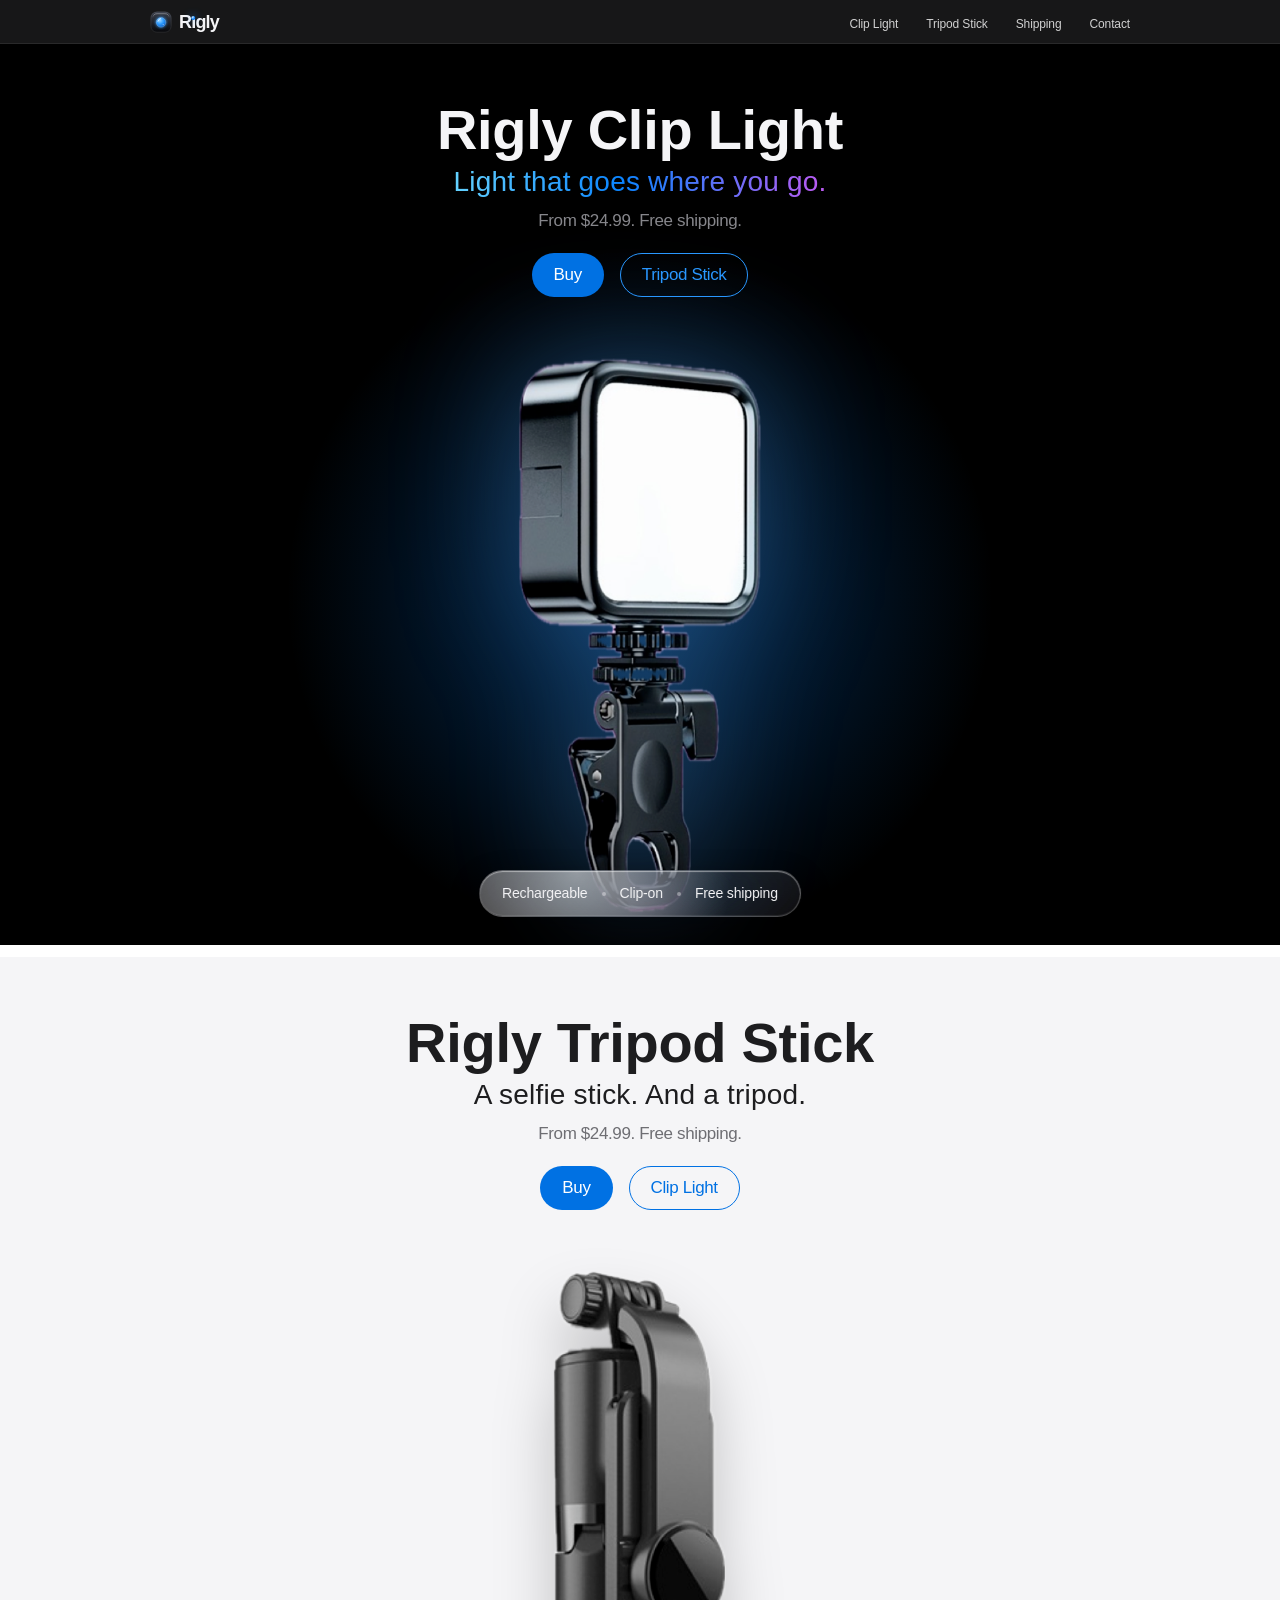
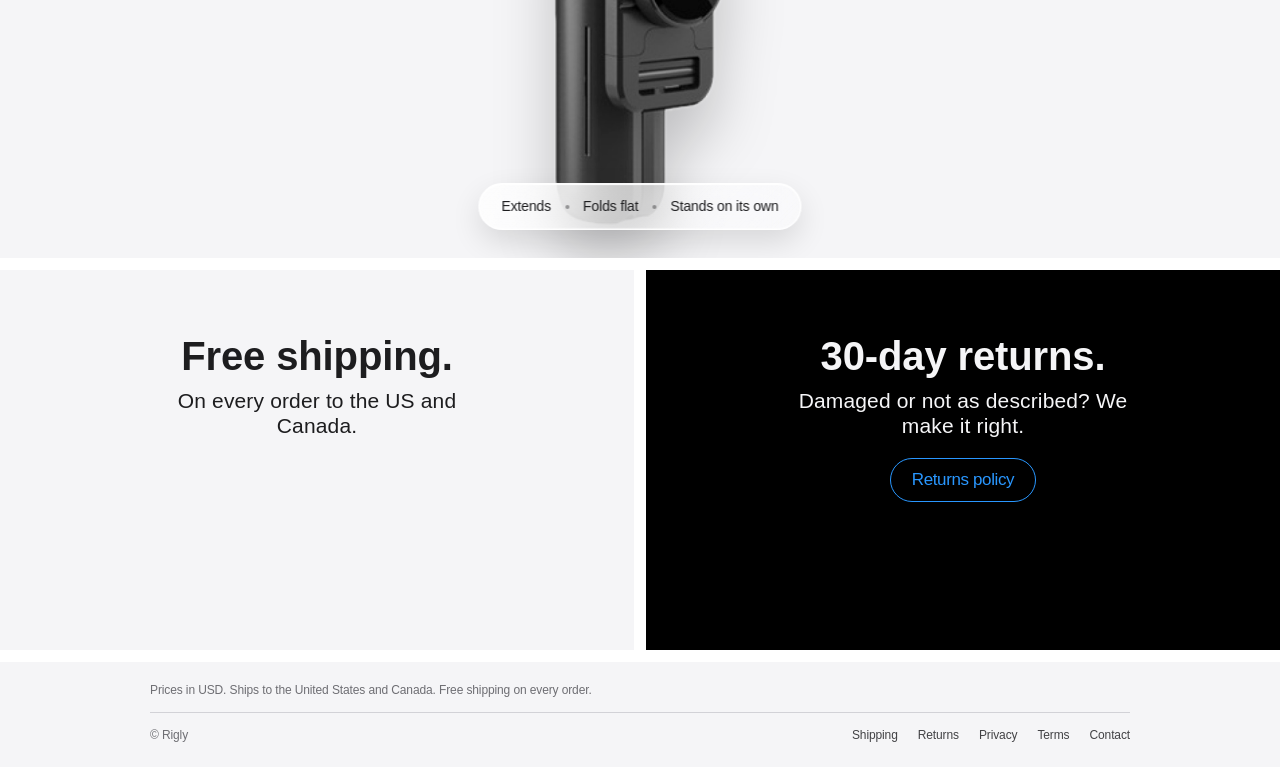
==== index.html @ e3220715 "Add files via upload" ====
<!doctype html>
<html lang="en">
<head>
<meta charset="utf-8">
<meta name="viewport" content="width=device-width,initial-scale=1,viewport-fit=cover">
<title>Rigly | Clip Light and Tripod Stick</title>
<meta name="description" content="Two simple tools for filming with your phone: a clip-on LED light and a selfie-stick tripod.">
<meta name="theme-color" content="#000000">
<link rel="icon" href="logo.svg" type="image/svg+xml">
<script>document.documentElement.className="js"</script>
<link rel="preload" as="image" href="light.png">
<link rel="stylesheet" href="style.css">
</head>
<body>
<nav class="gnav" aria-label="Main"><div class="gnav-in">
  <a class="logo" href="index.html" aria-label="Rigly home"><img class="mark" src="logo.svg" alt="" width="26" height="26"><span class="word">R<span class="dotless">&#305;</span>gly</span></a>
  <ul>
    <li><a href="index.html#clip-light">Clip Light</a></li>
    <li><a href="index.html#tripod-stick">Tripod Stick</a></li>
    <li><a href="shipping.html">Shipping</a></li>
    <li><a href="contact.html">Contact</a></li>
  </ul>
</div></nav>
<div class="lnav" id="lnav" aria-label="Product bar"><div class="lnav-in">
  <span class="ltitle" id="ltitle">Rigly Clip Light</span>
  <span class="lright"><span class="lprice" id="lprice">$24.99</span><a class="btn primary sm" id="lbuy" href="#">Buy</a></span>
</div></div>

<main>
  <section id="clip-light" class="tile dark hero">
    <div class="copy">
      <h1 class="rv">Rigly Clip Light</h1>
      <p class="sub rv" style="--d:.08s"><span class="grad">Light that goes where you go.</span></p>
      <p class="fine rv" style="--d:.16s">From $<span data-price="light"></span>. Free shipping.</p>
      <p class="cta rv" style="--d:.24s"><a class="btn primary" data-buy="light" href="#">Buy</a><a class="btn outline" href="#tripod-stick">Tripod Stick</a></p>
    </div>
    <div class="shot-wrap"><div class="glow"></div><img class="shot" src="light.png" alt="Rigly Clip Light, a compact LED panel on a clip" width="900" height="900" fetchpriority="high"></div>
    <div class="chip glass dk"><span>Rechargeable</span><i></i><span>Clip-on</span><i></i><span>Free shipping</span></div>
  </section>

  <section id="tripod-stick" class="tile light">
    <div class="copy">
      <h2 class="rv">Rigly Tripod Stick</h2>
      <p class="sub rv" style="--d:.08s">A selfie stick. And a tripod.</p>
      <p class="fine rv" style="--d:.16s">From $<span data-price="tripod"></span>. Free shipping.</p>
      <p class="cta rv" style="--d:.24s"><a class="btn primary" data-buy="tripod" href="#">Buy</a><a class="btn outline" href="#clip-light">Clip Light</a></p>
    </div>
    <div class="shot-wrap"><img class="shot" src="tripod.png" alt="Rigly Tripod Stick, folded" width="900" height="900" loading="lazy"></div>
    <div class="chip glass lt"><span>Extends</span><i></i><span>Folds flat</span><i></i><span>Stands on its own</span></div>
  </section>

  <div class="pair">
    <section class="tile light small">
      <h3 class="rv">Free shipping.</h3>
      <p class="sub rv" style="--d:.08s">On every order to the US and Canada.</p>
    </section>
    <section class="tile dark small">
      <h3 class="rv">30-day returns.</h3>
      <p class="sub rv" style="--d:.08s">Damaged or not as described? We make it right.</p>
      <p class="cta rv" style="--d:.16s"><a class="btn outline" href="returns.html">Returns policy</a></p>
    </section>
  </div>
</main>

<footer class="foot"><div class="foot-in">
  <p class="note">Prices in USD. Ships to the United States and Canada. Free shipping on every order.</p>
  <hr>
  <div class="foot-row">
    <p class="copy">&copy; Rigly</p>
    <p class="links"><a href="shipping.html">Shipping</a><a href="returns.html">Returns</a><a href="privacy.html">Privacy</a><a href="terms.html">Terms</a><a href="contact.html">Contact</a></p>
  </div>
</div></footer>
<script src="site.js"></script>
</body>
</html>
---- style.css ----
/* Rigly: Apple-style tile system with Liquid Glass accents.
   Tokens measured from apple.com: 44px translucent nav, 56/60 + 40/44 headlines (600),
   28/32 subheads, 17/25 body, 44px pill buttons, #0071e3 accent, 12px tile gaps. */
:root{
  --ink:#1d1d1f;--paper:#f5f5f7;--muted:#6e6e73;--muted-dk:#86868b;--blue:#0071e3;--blue-hi:#0077ed;--blue-dk:#2997ff;
  --font:-apple-system,BlinkMacSystemFont,"SF Pro Text","SF Pro Display","Helvetica Neue",Helvetica,Arial,sans-serif;
  --display:-apple-system,BlinkMacSystemFont,"SF Pro Display","SF Pro Text","Helvetica Neue",Helvetica,Arial,sans-serif;
  --ease:cubic-bezier(.28,.11,.32,1);
}
*{box-sizing:border-box}
html{scroll-behavior:smooth;-webkit-text-size-adjust:100%;scroll-padding-top:44px}
body{margin:0;background:#fff;color:var(--ink);font:400 17px/1.47059 var(--font);letter-spacing:-.022em;-webkit-font-smoothing:antialiased;-moz-osx-font-smoothing:grayscale}
a{color:inherit;text-decoration:none}
img{display:block;max-width:100%;height:auto}
h1,h2,h3,p,ul{margin:0}
ul{padding:0;list-style:none}

/* ---------- global nav (dark, translucent, as on apple.com) ---------- */
.gnav{position:fixed;top:0;left:0;right:0;z-index:100;height:44px;
  background:rgba(29,29,31,.8);-webkit-backdrop-filter:saturate(1.8) blur(20px);backdrop-filter:saturate(1.8) blur(20px);
  box-shadow:inset 0 -1px 0 rgba(255,255,255,.08);animation:navin .8s var(--ease) both}
.gnav-in{max-width:1024px;height:44px;margin:0 auto;padding:0 max(22px,env(safe-area-inset-left));display:flex;align-items:center;justify-content:space-between}
.gnav ul{display:flex;gap:28px}
.gnav li a{font-size:12px;letter-spacing:-.01em;color:rgba(255,255,255,.8);transition:color .3s var(--ease)}
.gnav li a:hover{color:#fff}
.logo{display:flex;align-items:center;gap:7px;color:#f5f5f7}
.logo .mark{width:22px;height:22px;border-radius:6px}
.word{font:600 18px/1 var(--display);letter-spacing:-.045em}
.dotless{position:relative;display:inline-block}
.dotless::after{content:"";position:absolute;left:50%;top:.17em;width:.2em;height:.2em;border-radius:50%;transform:translateX(-50%);
  background:radial-gradient(circle at 35% 30%,#d4ecff,#0a84ff 55%,#0050b8);box-shadow:0 0 .45em rgba(41,151,255,.95)}
@keyframes navin{from{opacity:0;transform:translateY(-100%)}to{opacity:1;transform:none}}

/* ---------- sticky local nav (like Apple product pages) ---------- */
.lnav{position:fixed;top:44px;left:0;right:0;z-index:90;height:52px;background:rgba(245,245,247,.8);
  -webkit-backdrop-filter:saturate(1.8) blur(20px);backdrop-filter:saturate(1.8) blur(20px);box-shadow:inset 0 -1px 0 rgba(0,0,0,.1);
  transform:translateY(-100%);opacity:0;visibility:hidden;transition:transform .5s var(--ease),opacity .4s var(--ease),visibility 0s .5s}
.lnav.show{transform:none;opacity:1;visibility:visible;transition:transform .5s var(--ease),opacity .4s var(--ease)}
.lnav-in{max-width:1024px;height:52px;margin:0 auto;padding:0 22px;display:flex;align-items:center;justify-content:space-between}
.ltitle{font:600 21px/1 var(--display);letter-spacing:.011em}
.lright{display:flex;align-items:center;gap:14px}
.lprice{font-size:12px;color:var(--muted)}
.btn.sm{min-height:0;padding:6px 14px;font-size:12px;line-height:16px}

/* ---------- tiles ---------- */
.tile{position:relative;text-align:center;overflow:hidden;margin-bottom:12px;padding:56px 22px 0}
.tile.dark{background:#000;color:#f5f5f7}
.tile.light{background:var(--paper);color:var(--ink)}
.tile h1,.tile h2{font:600 56px/60px var(--display);letter-spacing:-.005em}
.tile h3{font:600 40px/44px var(--display);letter-spacing:-.003em}
.tile .sub{font:400 28px/32px var(--display);letter-spacing:.007em;margin-top:6px}
.tile .fine{font-size:17px;line-height:25px;margin-top:10px;color:var(--muted)}
.tile.dark .fine{color:var(--muted-dk)}
.grad{background:linear-gradient(90deg,#64d2ff 0%,#0a84ff 45%,#bf5af2 100%);-webkit-background-clip:text;background-clip:text;color:transparent}
.cta{display:flex;gap:16px;justify-content:center;flex-wrap:wrap;margin-top:20px}

.hero{padding-top:100px;min-height:calc(100vh - 12px);min-height:calc(100svh - 12px);display:flex;flex-direction:column;align-items:center}
.tile.light:not(.small){min-height:min(820px,calc(100svh - 12px));display:flex;flex-direction:column;align-items:center}
.copy{position:relative;z-index:2}
.shot-wrap{position:relative;margin-top:auto;width:min(620px,92vw);padding-top:28px;--p:1}
.shot{width:100%;height:auto;transform-origin:50% 100%;will-change:transform;
  transform:translateY(calc((1 - var(--p)) * 56px)) scale(calc(.9 + .1 * var(--p)))}
.tile.light .shot{filter:drop-shadow(0 34px 30px rgba(0,0,0,.22))}
.tile.dark .shot{filter:drop-shadow(0 0 60px rgba(100,180,255,.28))}
.glow{position:absolute;left:50%;top:46%;width:130%;aspect-ratio:1;transform:translate(-50%,-50%);border-radius:50%;pointer-events:none;
  background:radial-gradient(circle,rgba(10,132,255,.34) 0%,rgba(10,132,255,0) 62%)}

/* ---------- buttons (44px pills, 11px 21px, 980px radius) ---------- */
.btn{display:inline-block;min-height:44px;padding:11px 21px;border-radius:980px;border:1px solid transparent;font:400 17px/20px var(--font);letter-spacing:-.022em;cursor:pointer;
  transition:background-color .3s var(--ease),color .3s var(--ease),border-color .3s var(--ease),transform .3s var(--ease)}
.btn:active{transform:scale(.97)}
.btn.primary{background:var(--blue);color:#fff}
.btn.primary:hover{background:var(--blue-hi)}
.btn.outline{border-color:var(--blue);color:var(--blue)}
.tile.dark .btn.outline{border-color:var(--blue-dk);color:var(--blue-dk)}
.btn.outline:hover{background:var(--blue);color:#fff;border-color:var(--blue)}
.btn:focus-visible,.gnav a:focus-visible,.foot a:focus-visible{outline:2px solid var(--blue);outline-offset:3px}

/* ---------- Liquid Glass (floating controls) ---------- */
.glass{position:relative;isolation:isolate;overflow:hidden;
  -webkit-backdrop-filter:blur(22px) saturate(190%);backdrop-filter:blur(22px) saturate(190%)}
.glass::before{content:"";position:absolute;inset:0;border-radius:inherit;z-index:-1;pointer-events:none;
  background:radial-gradient(260px circle at var(--mx,30%) var(--my,0%),rgba(255,255,255,.55),rgba(255,255,255,0) 60%);opacity:.9}
.chip{position:absolute;left:50%;bottom:28px;transform:translateX(-50%);z-index:3;display:flex;align-items:center;gap:14px;white-space:nowrap;
  padding:12px 22px;border-radius:999px;font-size:14px;letter-spacing:-.01em}
.chip i{width:4px;height:4px;border-radius:50%;background:currentColor;opacity:.4}
.chip.dk{color:#f5f5f7;background:linear-gradient(135deg,rgba(255,255,255,.2),rgba(255,255,255,.06));border:1px solid rgba(255,255,255,.22);
  box-shadow:inset 0 1px 1px rgba(255,255,255,.45),inset 0 -1px 1px rgba(255,255,255,.1),0 12px 30px rgba(0,0,0,.4)}
.chip.lt{color:var(--ink);background:linear-gradient(135deg,rgba(255,255,255,.75),rgba(255,255,255,.35));border:1px solid rgba(255,255,255,.9);
  box-shadow:inset 0 1px 1px #fff,inset 0 -1px 1px rgba(255,255,255,.5),0 12px 30px rgba(0,0,0,.12)}

/* ---------- pair of small tiles ---------- */
.pair{display:grid;grid-template-columns:1fr 1fr;gap:12px;margin-bottom:12px}
.pair .tile{margin:0}
.tile.small{min-height:380px;padding:64px 28px}
.tile.small .sub{font-size:21px;line-height:25px;max-width:360px;margin:10px auto 0}

/* ---------- documents ---------- */
.doc{max-width:692px;margin:0 auto;padding:124px 22px 96px}
.doc h1{font:600 48px/52px var(--display);letter-spacing:-.003em;margin-bottom:28px}
.doc h2{font:600 24px/28px var(--display);letter-spacing:.009em;margin:40px 0 8px}
.doc p{font-size:17px;line-height:25px;color:#424245;margin-bottom:14px}
.doc a{color:var(--blue);text-decoration:underline;text-underline-offset:3px}
.doc form{display:grid;gap:16px;margin-top:28px}
.doc label{display:grid;gap:6px;font-size:14px;color:var(--muted)}
.doc input,.doc textarea{font:400 17px/25px var(--font);color:var(--ink);width:100%;padding:12px 16px;border:1px solid #d2d2d7;border-radius:12px;background:#fff;transition:border-color .3s var(--ease),box-shadow .3s var(--ease)}
.doc input:focus,.doc textarea:focus{outline:none;border-color:var(--blue);box-shadow:0 0 0 4px rgba(0,113,227,.2)}
.doc .btn{justify-self:start}
.hp{display:none}
#form-status{margin-top:16px;color:var(--ink)}

/* ---------- footer ---------- */
.foot{background:var(--paper);color:var(--muted);font-size:12px;line-height:16px;letter-spacing:-.01em;padding:20px 22px 24px;margin-top:0}
.foot-in{max-width:980px;margin:0 auto}
.foot .note{padding-bottom:14px}
.foot hr{border:0;border-top:1px solid #d2d2d7;margin:0 0 14px}
.foot-row{display:flex;justify-content:space-between;gap:16px;flex-wrap:wrap}
.foot a{color:#424245;margin-left:20px}
.foot a:hover{text-decoration:underline}
.foot .links a:first-child{margin-left:0}

/* ---------- scroll reveal ---------- */
.js .rv{opacity:0;transform:translateY(28px);transition:opacity .9s var(--ease) var(--d,0s),transform .9s var(--ease) var(--d,0s)}
.js .rv.in{opacity:1;transform:none}

@media (max-width:1068px){
  .tile h1,.tile h2{font-size:48px;line-height:52px}
  .tile h3{font-size:32px;line-height:36px}
}
@media (max-width:734px){
  body{font-size:17px}
  .gnav ul{gap:16px}
  .gnav li:nth-child(3){display:none}
  .tile{padding-top:44px}
  .tile h1,.tile h2{font-size:40px;line-height:44px}
  .tile h3{font-size:32px;line-height:36px}
  .tile .sub{font-size:21px;line-height:25px}
  .hero{padding-top:88px;min-height:calc(100svh - 12px)}
  .shot-wrap{width:min(440px,96vw)}
  .chip{bottom:18px;gap:10px;padding:10px 16px;font-size:12px}
  .pair{grid-template-columns:1fr}
  .tile.small{min-height:300px;padding:48px 22px}
  .doc h1{font-size:34px;line-height:38px}
  .foot-row{flex-direction:column}
}
@media (max-width:420px){.chip i:nth-of-type(2),.chip span:nth-of-type(3){display:none}}
@media (prefers-reduced-motion:reduce){
  html{scroll-behavior:auto}
  .js .rv{opacity:1;transform:none;transition:none}
  .gnav{animation:none}
  .shot{transform:none!important}
}
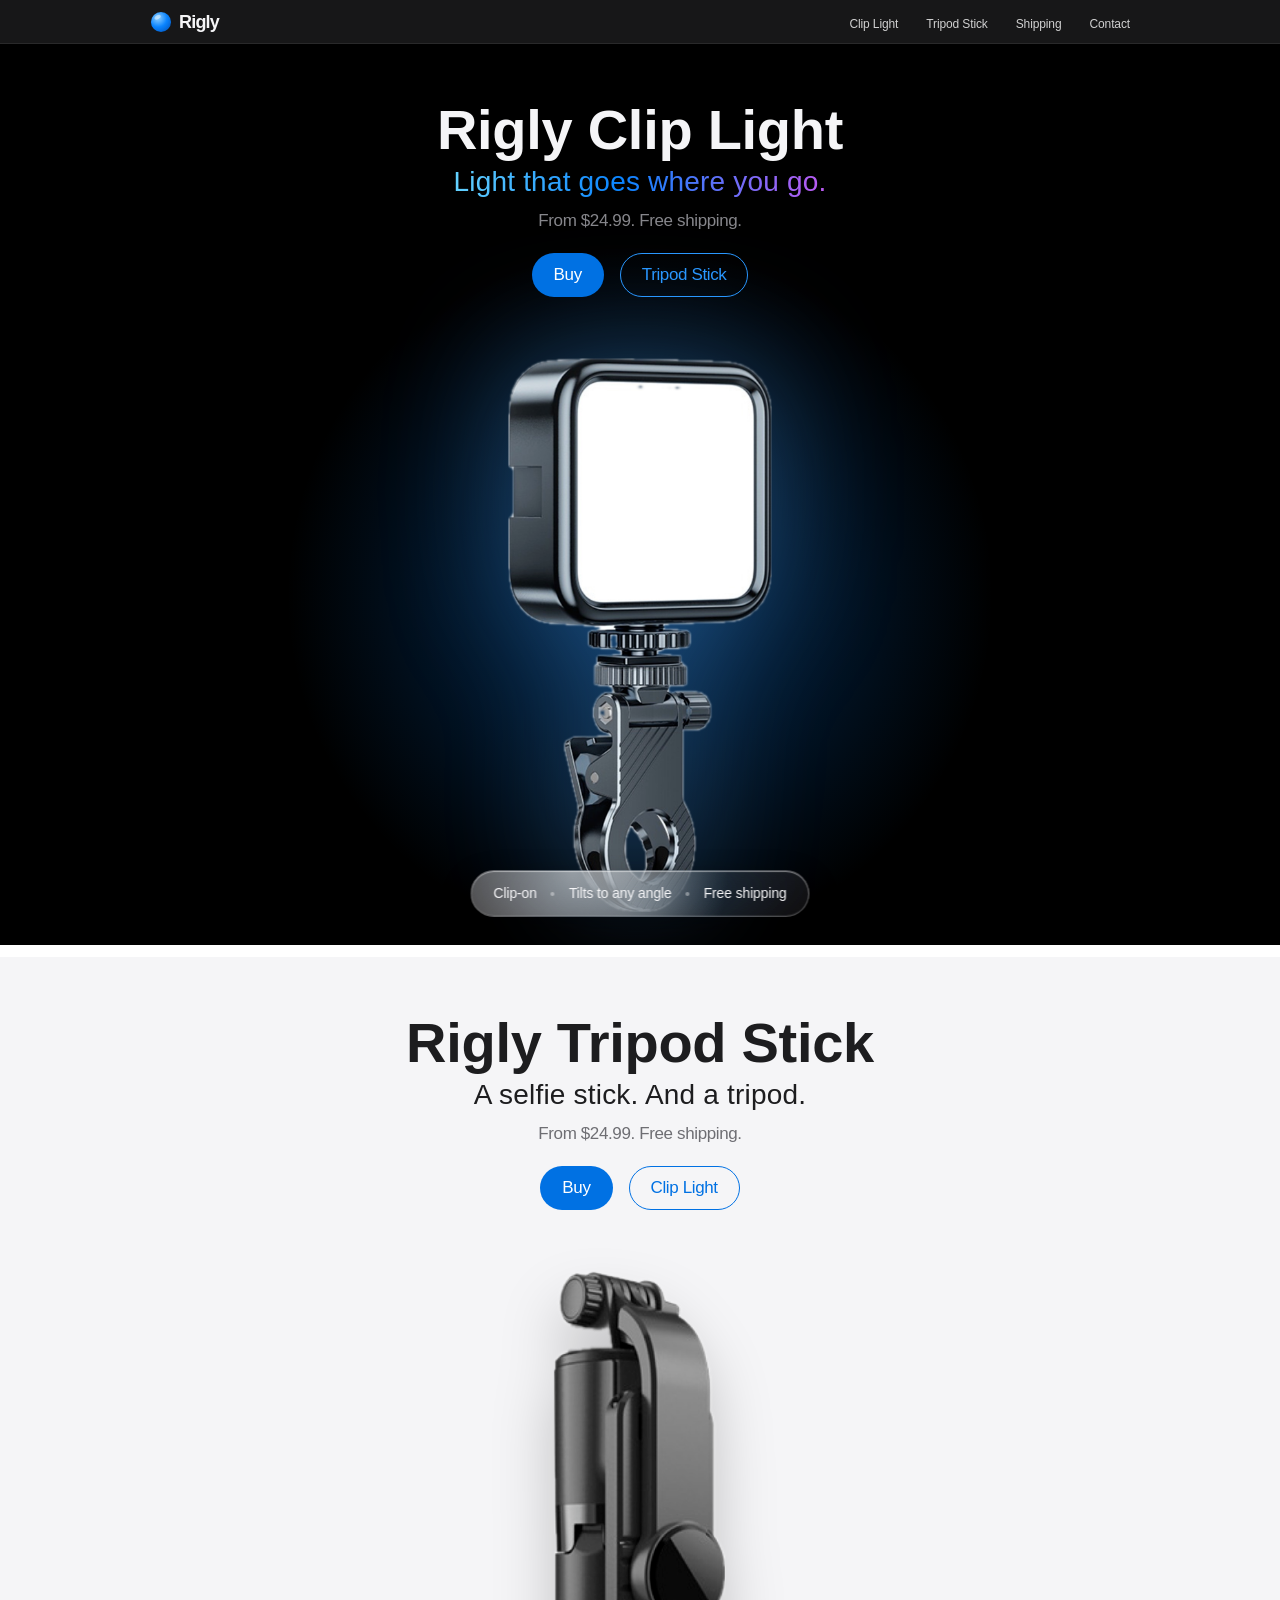
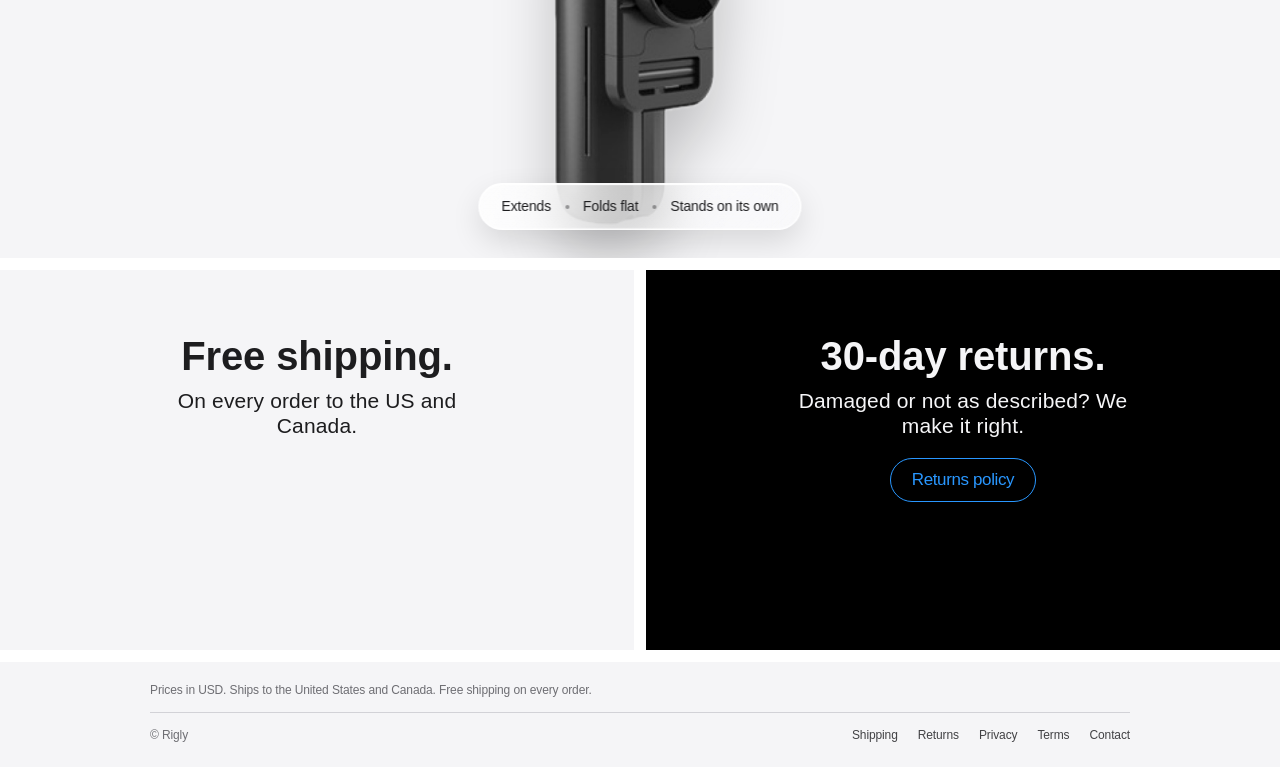
==== commit d70aaac2: "Add files via upload" ====
--- a/index.html
+++ b/index.html
@@ -13,7 +13,7 @@
 </head>
 <body>
 <nav class="gnav" aria-label="Main"><div class="gnav-in">
-  <a class="logo" href="index.html" aria-label="Rigly home"><img class="mark" src="logo.svg" alt="" width="26" height="26"><span class="word">R<span class="dotless">&#305;</span>gly</span></a>
+  <a class="logo" href="index.html" aria-label="Rigly home"><img class="mark" src="logo.svg" alt="" width="22" height="22"><span class="word">Rigly</span></a>
   <ul>
     <li><a href="index.html#clip-light">Clip Light</a></li>
     <li><a href="index.html#tripod-stick">Tripod Stick</a></li>
@@ -34,8 +34,8 @@
       <p class="fine rv" style="--d:.16s">From $<span data-price="light"></span>. Free shipping.</p>
       <p class="cta rv" style="--d:.24s"><a class="btn primary" data-buy="light" href="#">Buy</a><a class="btn outline" href="#tripod-stick">Tripod Stick</a></p>
     </div>
-    <div class="shot-wrap"><div class="glow"></div><img class="shot" src="light.png" alt="Rigly Clip Light, a compact LED panel on a clip" width="900" height="900" fetchpriority="high"></div>
-    <div class="chip glass dk"><span>Rechargeable</span><i></i><span>Clip-on</span><i></i><span>Free shipping</span></div>
+    <div class="shot-wrap"><div class="glow"></div><img class="shot" src="light.png" alt="Rigly Clip Light, a compact LED panel on a clip mount" width="900" height="900" fetchpriority="high"></div>
+    <div class="chip glass dk"><span>Clip-on</span><i></i><span>Tilts to any angle</span><i></i><span>Free shipping</span></div>
   </section>
 
   <section id="tripod-stick" class="tile light">
--- a/style.css
+++ b/style.css
@@ -24,11 +24,8 @@
 .gnav li a{font-size:12px;letter-spacing:-.01em;color:rgba(255,255,255,.8);transition:color .3s var(--ease)}
 .gnav li a:hover{color:#fff}
 .logo{display:flex;align-items:center;gap:7px;color:#f5f5f7}
-.logo .mark{width:22px;height:22px;border-radius:6px}
+.logo .mark{width:22px;height:22px;border-radius:50%}
 .word{font:600 18px/1 var(--display);letter-spacing:-.045em}
-.dotless{position:relative;display:inline-block}
-.dotless::after{content:"";position:absolute;left:50%;top:.17em;width:.2em;height:.2em;border-radius:50%;transform:translateX(-50%);
-  background:radial-gradient(circle at 35% 30%,#d4ecff,#0a84ff 55%,#0050b8);box-shadow:0 0 .45em rgba(41,151,255,.95)}
 @keyframes navin{from{opacity:0;transform:translateY(-100%)}to{opacity:1;transform:none}}
 
 /* ---------- sticky local nav (like Apple product pages) ---------- */
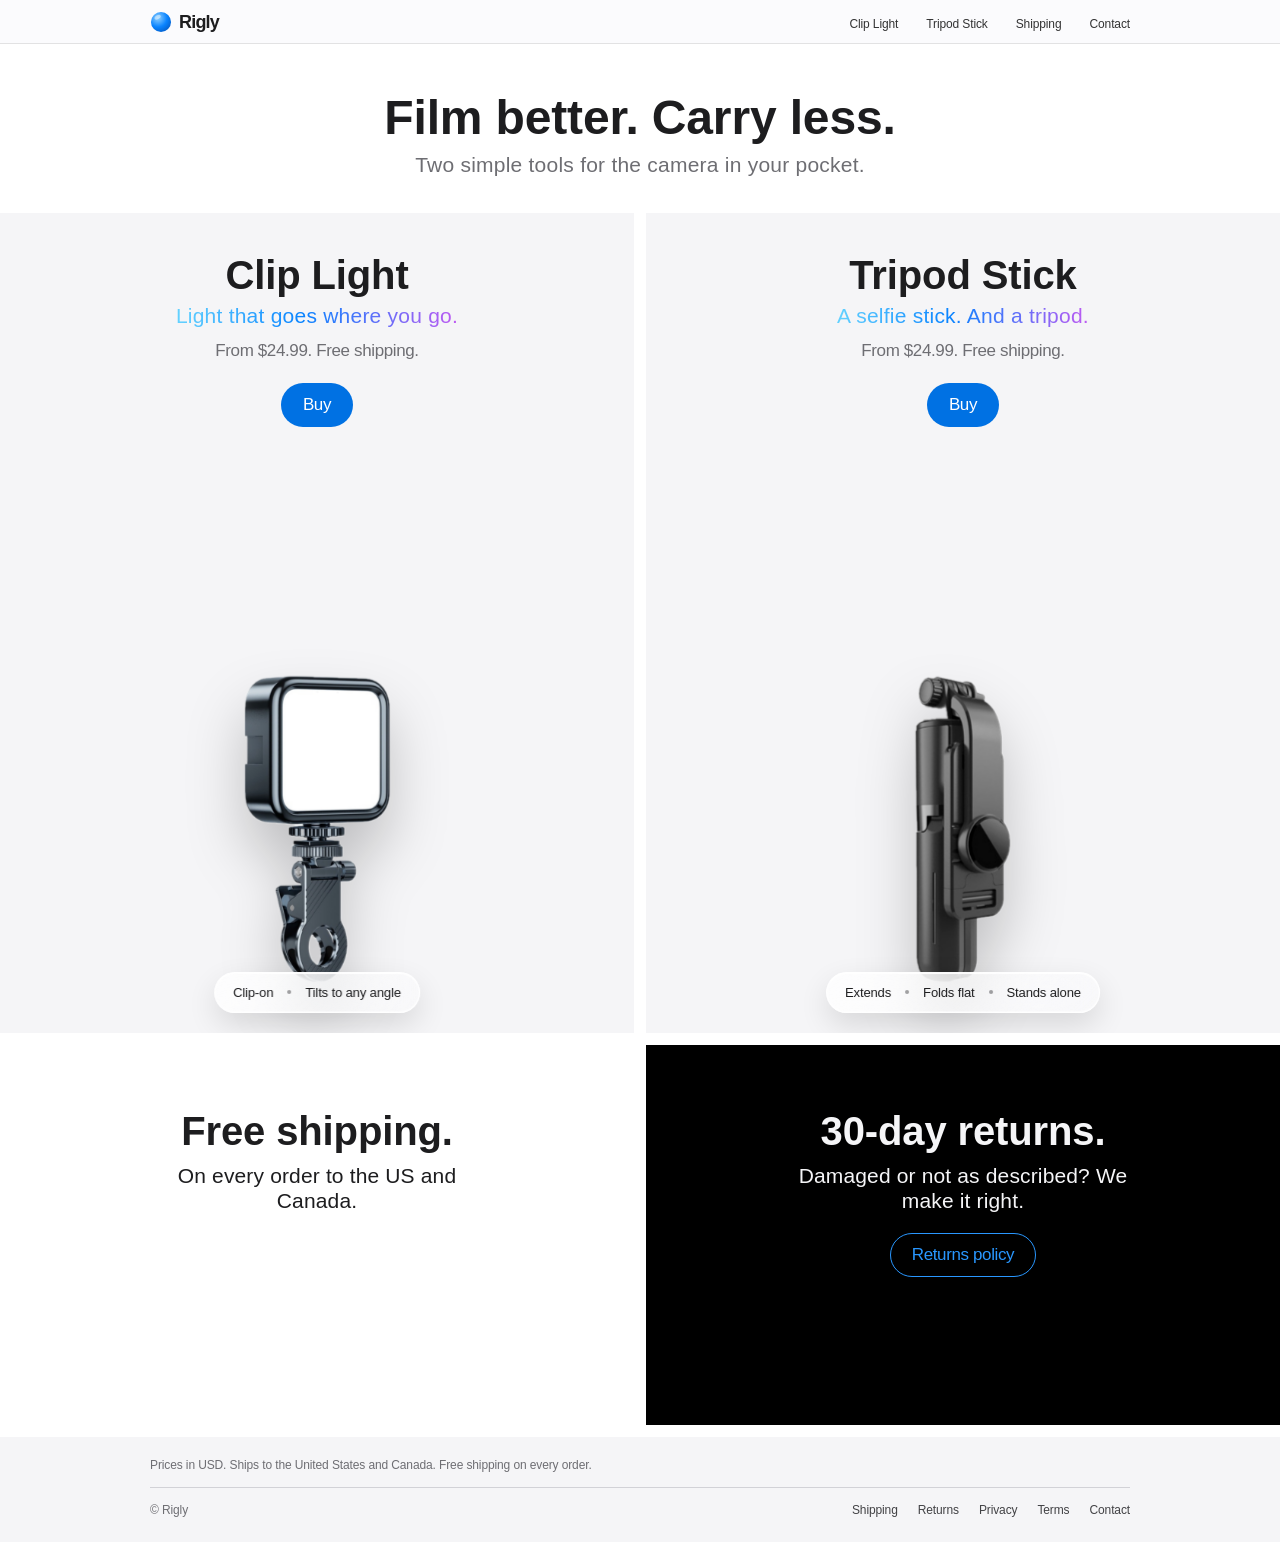
==== commit 7fa1a6fc: "Add files via upload" ====
--- a/index.html
+++ b/index.html
@@ -9,6 +9,7 @@
 <link rel="icon" href="logo.svg" type="image/svg+xml">
 <script>document.documentElement.className="js"</script>
 <link rel="preload" as="image" href="light.png">
+<link rel="preload" as="image" href="tripod.png">
 <link rel="stylesheet" href="style.css">
 </head>
 <body>
@@ -21,36 +22,39 @@
     <li><a href="contact.html">Contact</a></li>
   </ul>
 </div></nav>
-<div class="lnav" id="lnav" aria-label="Product bar"><div class="lnav-in">
-  <span class="ltitle" id="ltitle">Rigly Clip Light</span>
-  <span class="lright"><span class="lprice" id="lprice">$24.99</span><a class="btn primary sm" id="lbuy" href="#">Buy</a></span>
-</div></div>
 
 <main>
-  <section id="clip-light" class="tile dark hero">
-    <div class="copy">
-      <h1 class="rv">Rigly Clip Light</h1>
-      <p class="sub rv" style="--d:.08s"><span class="grad">Light that goes where you go.</span></p>
-      <p class="fine rv" style="--d:.16s">From $<span data-price="light"></span>. Free shipping.</p>
-      <p class="cta rv" style="--d:.24s"><a class="btn primary" data-buy="light" href="#">Buy</a><a class="btn outline" href="#tripod-stick">Tripod Stick</a></p>
-    </div>
-    <div class="shot-wrap"><div class="glow"></div><img class="shot" src="light.png" alt="Rigly Clip Light, a compact LED panel on a clip mount" width="900" height="900" fetchpriority="high"></div>
-    <div class="chip glass dk"><span>Clip-on</span><i></i><span>Tilts to any angle</span><i></i><span>Free shipping</span></div>
+  <section class="intro">
+    <h1 class="rv">Film better. Carry less.</h1>
+    <p class="sub rv" style="--d:.08s">Two simple tools for the camera in your pocket.</p>
   </section>
 
-  <section id="tripod-stick" class="tile light">
-    <div class="copy">
-      <h2 class="rv">Rigly Tripod Stick</h2>
-      <p class="sub rv" style="--d:.08s">A selfie stick. And a tripod.</p>
-      <p class="fine rv" style="--d:.16s">From $<span data-price="tripod"></span>. Free shipping.</p>
-      <p class="cta rv" style="--d:.24s"><a class="btn primary" data-buy="tripod" href="#">Buy</a><a class="btn outline" href="#clip-light">Clip Light</a></p>
-    </div>
-    <div class="shot-wrap"><img class="shot" src="tripod.png" alt="Rigly Tripod Stick, folded" width="900" height="900" loading="lazy"></div>
-    <div class="chip glass lt"><span>Extends</span><i></i><span>Folds flat</span><i></i><span>Stands on its own</span></div>
-  </section>
+  <div class="duo">
+    <section id="clip-light" class="tile light prod">
+      <div class="copy">
+        <h2 class="rv">Clip Light</h2>
+        <p class="tag rv" style="--d:.06s"><span class="grad">Light that goes where you go.</span></p>
+        <p class="fine rv" style="--d:.12s">From $<span data-price="light"></span>. Free shipping.</p>
+        <p class="cta rv" style="--d:.18s"><a class="btn primary" data-buy="light" href="#">Buy</a></p>
+      </div>
+      <div class="shot-wrap"><img class="shot" src="light.png" alt="Rigly Clip Light, a compact LED panel on a clip mount" width="900" height="900" fetchpriority="high"></div>
+      <div class="chip glass lt"><span>Clip-on</span><i></i><span>Tilts to any angle</span></div>
+    </section>
+
+    <section id="tripod-stick" class="tile light prod">
+      <div class="copy">
+        <h2 class="rv" style="--d:.06s">Tripod Stick</h2>
+        <p class="tag rv" style="--d:.12s"><span class="grad">A selfie stick. And a tripod.</span></p>
+        <p class="fine rv" style="--d:.18s">From $<span data-price="tripod"></span>. Free shipping.</p>
+        <p class="cta rv" style="--d:.24s"><a class="btn primary" data-buy="tripod" href="#">Buy</a></p>
+      </div>
+      <div class="shot-wrap"><img class="shot" src="tripod.png" alt="Rigly Tripod Stick, folded" width="900" height="900" fetchpriority="high"></div>
+      <div class="chip glass lt"><span>Extends</span><i></i><span>Folds flat</span><i></i><span>Stands alone</span></div>
+    </section>
+  </div>
 
   <div class="pair">
-    <section class="tile light small">
+    <section class="tile plain small">
       <h3 class="rv">Free shipping.</h3>
       <p class="sub rv" style="--d:.08s">On every order to the US and Canada.</p>
     </section>
--- a/style.css
+++ b/style.css
@@ -17,13 +17,13 @@
 
 /* ---------- global nav (dark, translucent, as on apple.com) ---------- */
 .gnav{position:fixed;top:0;left:0;right:0;z-index:100;height:44px;
-  background:rgba(29,29,31,.8);-webkit-backdrop-filter:saturate(1.8) blur(20px);backdrop-filter:saturate(1.8) blur(20px);
-  box-shadow:inset 0 -1px 0 rgba(255,255,255,.08);animation:navin .8s var(--ease) both}
+  background:rgba(251,251,253,.8);-webkit-backdrop-filter:saturate(1.8) blur(20px);backdrop-filter:saturate(1.8) blur(20px);
+  box-shadow:inset 0 -1px 0 rgba(0,0,0,.1);animation:navin .8s var(--ease) both}
 .gnav-in{max-width:1024px;height:44px;margin:0 auto;padding:0 max(22px,env(safe-area-inset-left));display:flex;align-items:center;justify-content:space-between}
 .gnav ul{display:flex;gap:28px}
-.gnav li a{font-size:12px;letter-spacing:-.01em;color:rgba(255,255,255,.8);transition:color .3s var(--ease)}
-.gnav li a:hover{color:#fff}
-.logo{display:flex;align-items:center;gap:7px;color:#f5f5f7}
+.gnav li a{font-size:12px;letter-spacing:-.01em;color:rgba(0,0,0,.8);transition:color .3s var(--ease)}
+.gnav li a:hover{color:#000}
+.logo{display:flex;align-items:center;gap:7px;color:var(--ink)}
 .logo .mark{width:22px;height:22px;border-radius:50%}
 .word{font:600 18px/1 var(--display);letter-spacing:-.045em}
 @keyframes navin{from{opacity:0;transform:translateY(-100%)}to{opacity:1;transform:none}}
@@ -43,6 +43,7 @@
 .tile{position:relative;text-align:center;overflow:hidden;margin-bottom:12px;padding:56px 22px 0}
 .tile.dark{background:#000;color:#f5f5f7}
 .tile.light{background:var(--paper);color:var(--ink)}
+.tile.plain{background:#fff;color:var(--ink)}
 .tile h1,.tile h2{font:600 56px/60px var(--display);letter-spacing:-.005em}
 .tile h3{font:600 40px/44px var(--display);letter-spacing:-.003em}
 .tile .sub{font:400 28px/32px var(--display);letter-spacing:.007em;margin-top:6px}
@@ -52,12 +53,13 @@
 .cta{display:flex;gap:16px;justify-content:center;flex-wrap:wrap;margin-top:20px}
 
 .hero{padding-top:100px;min-height:calc(100vh - 12px);min-height:calc(100svh - 12px);display:flex;flex-direction:column;align-items:center}
-.tile.light:not(.small){min-height:min(820px,calc(100svh - 12px));display:flex;flex-direction:column;align-items:center}
+.tile.light:not(.small),.tile.plain:not(.small){min-height:min(820px,calc(100svh - 12px));display:flex;flex-direction:column;align-items:center}
 .copy{position:relative;z-index:2}
 .shot-wrap{position:relative;margin-top:auto;width:min(620px,92vw);padding-top:28px;--p:1}
+.hero .shot-wrap{width:min(600px,92vw,calc(100svh - 300px));min-width:300px}
 .shot{width:100%;height:auto;transform-origin:50% 100%;will-change:transform;
   transform:translateY(calc((1 - var(--p)) * 56px)) scale(calc(.9 + .1 * var(--p)))}
-.tile.light .shot{filter:drop-shadow(0 34px 30px rgba(0,0,0,.22))}
+.tile.light .shot,.tile.plain .shot{filter:drop-shadow(0 34px 30px rgba(0,0,0,.22))}
 .tile.dark .shot{filter:drop-shadow(0 0 60px rgba(100,180,255,.28))}
 .glow{position:absolute;left:50%;top:46%;width:130%;aspect-ratio:1;transform:translate(-50%,-50%);border-radius:50%;pointer-events:none;
   background:radial-gradient(circle,rgba(10,132,255,.34) 0%,rgba(10,132,255,0) 62%)}
@@ -147,3 +149,23 @@
   .gnav{animation:none}
   .shot{transform:none!important}
 }
+
+/* ---------- home: intro + two-up product tiles ---------- */
+.intro{text-align:center;padding:92px 22px 36px;background:#fff}
+.intro h1{font:600 48px/52px var(--display);letter-spacing:-.003em}
+.intro .sub{font:400 21px/25px var(--display);letter-spacing:.011em;color:var(--muted);margin-top:8px}
+.duo{display:grid;grid-template-columns:1fr 1fr;gap:12px;margin-bottom:12px}
+.duo .tile{margin:0}
+.tile.prod{display:flex;flex-direction:column;align-items:center;min-height:min(680px,calc(100svh - 190px));padding-top:40px}
+.prod h2{font:600 40px/44px var(--display);letter-spacing:-.003em}
+.prod .tag{font:400 21px/25px var(--display);letter-spacing:.011em;margin-top:6px}
+.prod .shot-wrap{width:min(360px,72%);padding-top:12px;margin-bottom:60px}
+.prod .chip{bottom:20px;font-size:13px;padding:10px 18px}
+@media (max-width:1068px){.prod h2{font-size:32px;line-height:36px}.intro h1{font-size:40px;line-height:44px}}
+@media (max-width:734px){
+  .intro{padding:76px 22px 28px}
+  .intro h1{font-size:34px;line-height:38px}
+  .duo{grid-template-columns:1fr}
+  .tile.prod{min-height:600px;padding-top:40px}
+  .prod .shot-wrap{width:min(340px,80%)}
+}
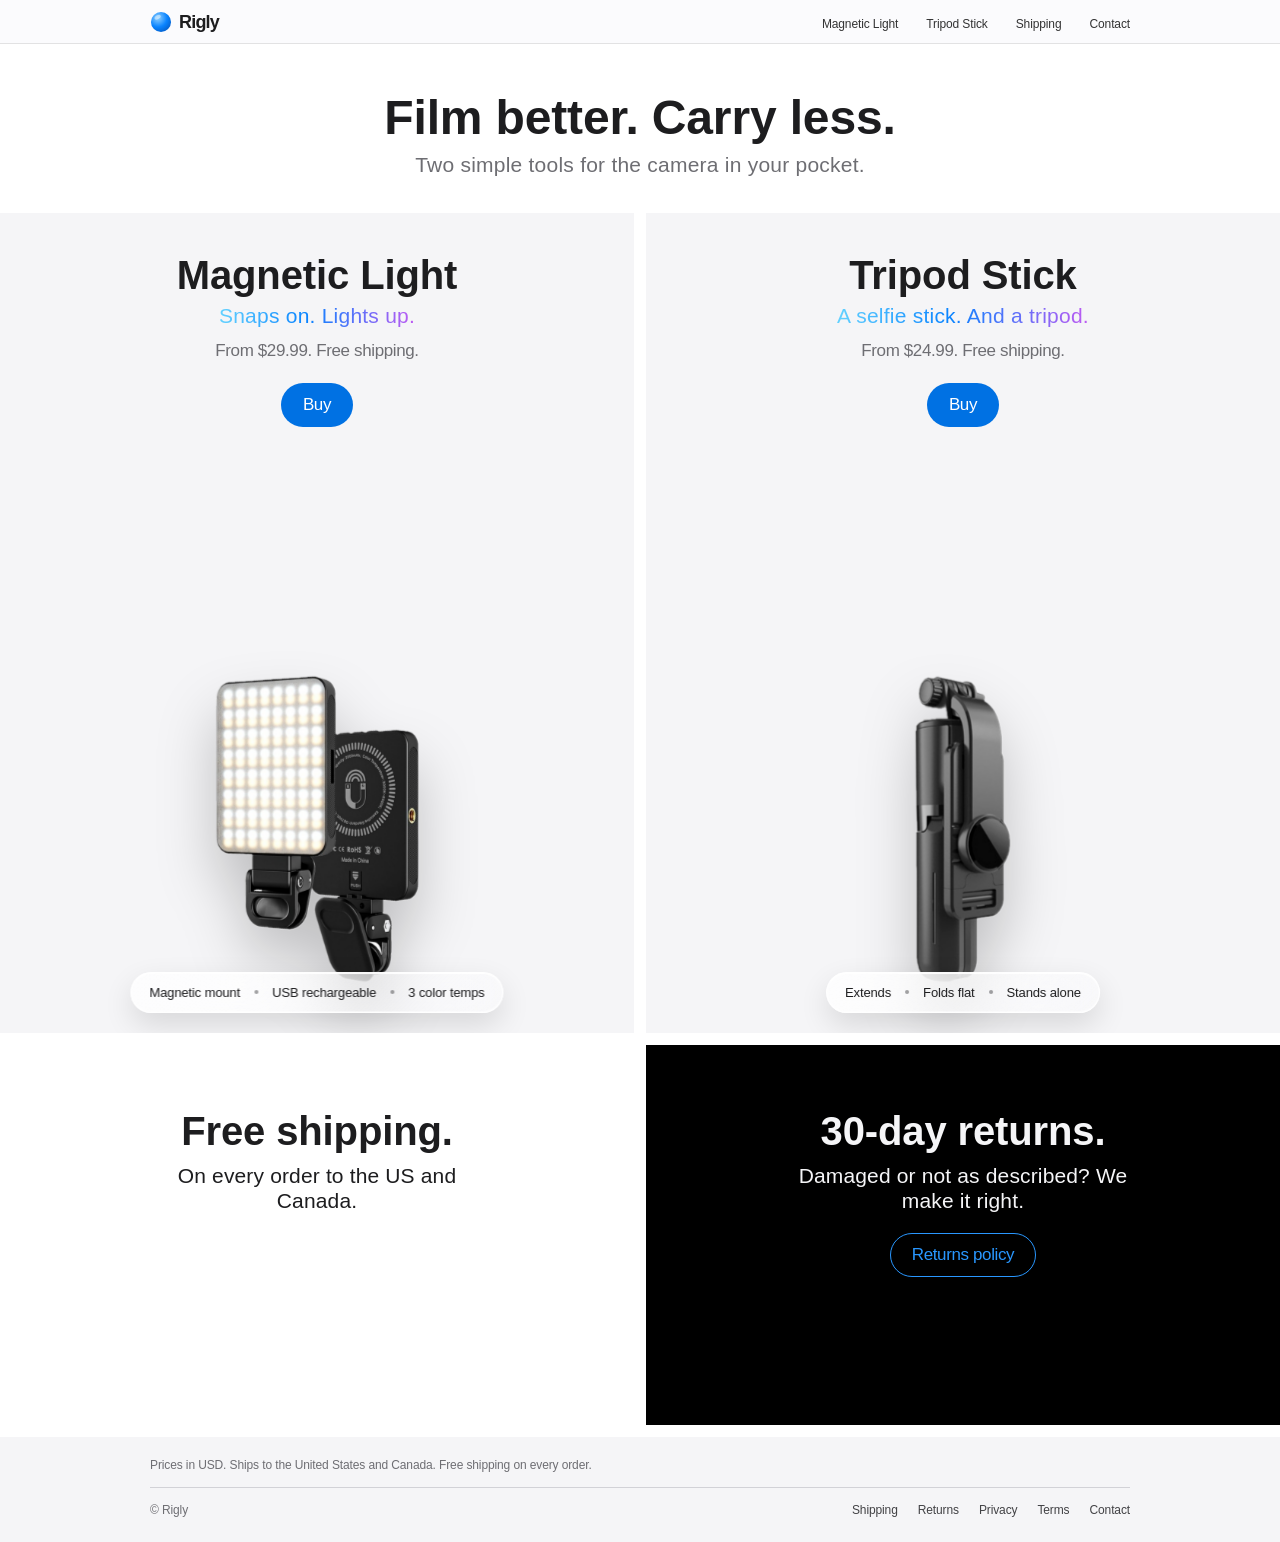
==== commit 8046a810: "Add files via upload" ====
--- a/index.html
+++ b/index.html
@@ -3,12 +3,12 @@
 <head>
 <meta charset="utf-8">
 <meta name="viewport" content="width=device-width,initial-scale=1,viewport-fit=cover">
-<title>Rigly | Clip Light and Tripod Stick</title>
-<meta name="description" content="Two simple tools for filming with your phone: a clip-on LED light and a selfie-stick tripod.">
+<title>Rigly | Magnetic Light and Tripod Stick</title>
+<meta name="description" content="Two simple tools for filming with your phone: a rechargeable magnetic LED light and a selfie-stick tripod.">
 <meta name="theme-color" content="#000000">
 <link rel="icon" href="logo.svg" type="image/svg+xml">
 <script>document.documentElement.className="js"</script>
-<link rel="preload" as="image" href="light.png">
+<link rel="preload" as="image" href="magnetic-light.png">
 <link rel="preload" as="image" href="tripod.png">
 <link rel="stylesheet" href="style.css">
 </head>
@@ -16,7 +16,7 @@
 <nav class="gnav" aria-label="Main"><div class="gnav-in">
   <a class="logo" href="index.html" aria-label="Rigly home"><img class="mark" src="logo.svg" alt="" width="22" height="22"><span class="word">Rigly</span></a>
   <ul>
-    <li><a href="index.html#clip-light">Clip Light</a></li>
+    <li><a href="index.html#magnetic-light">Magnetic Light</a></li>
     <li><a href="index.html#tripod-stick">Tripod Stick</a></li>
     <li><a href="shipping.html">Shipping</a></li>
     <li><a href="contact.html">Contact</a></li>
@@ -30,15 +30,15 @@
   </section>
 
   <div class="duo">
-    <section id="clip-light" class="tile light prod">
+    <section id="magnetic-light" class="tile light prod">
       <div class="copy">
-        <h2 class="rv">Clip Light</h2>
-        <p class="tag rv" style="--d:.06s"><span class="grad">Light that goes where you go.</span></p>
+        <h2 class="rv">Magnetic Light</h2>
+        <p class="tag rv" style="--d:.06s"><span class="grad">Snaps on. Lights up.</span></p>
         <p class="fine rv" style="--d:.12s">From $<span data-price="light"></span>. Free shipping.</p>
         <p class="cta rv" style="--d:.18s"><a class="btn primary" data-buy="light" href="#">Buy</a></p>
       </div>
-      <div class="shot-wrap"><img class="shot" src="light.png" alt="Rigly Clip Light, a compact LED panel on a clip mount" width="900" height="900" fetchpriority="high"></div>
-      <div class="chip glass lt"><span>Clip-on</span><i></i><span>Tilts to any angle</span></div>
+      <div class="shot-wrap"><img class="shot" src="magnetic-light.png" alt="Rigly Magnetic Light, a rechargeable LED panel shown from the front and back" width="900" height="900" fetchpriority="high"></div>
+      <div class="chip glass lt"><span>Magnetic mount</span><i></i><span>USB rechargeable</span><i></i><span>3 color temps</span></div>
     </section>
 
     <section id="tripod-stick" class="tile light prod">
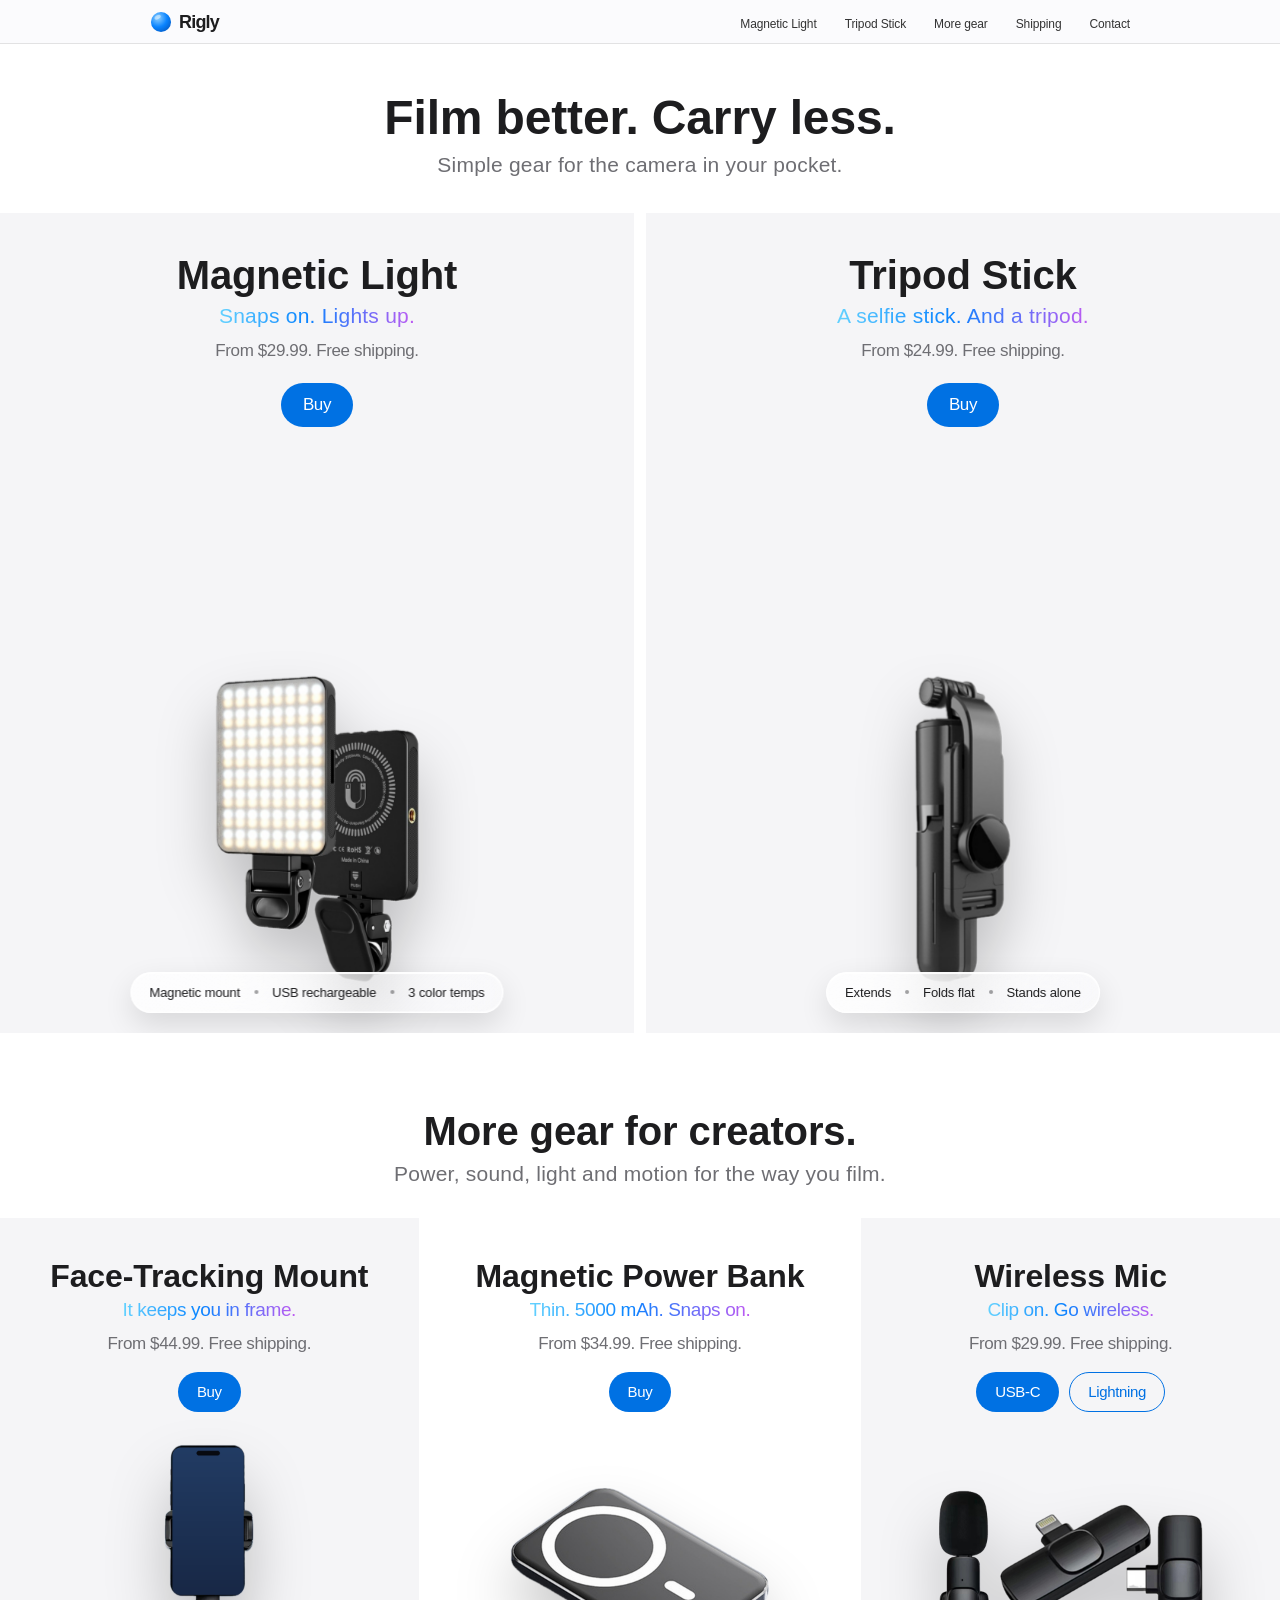
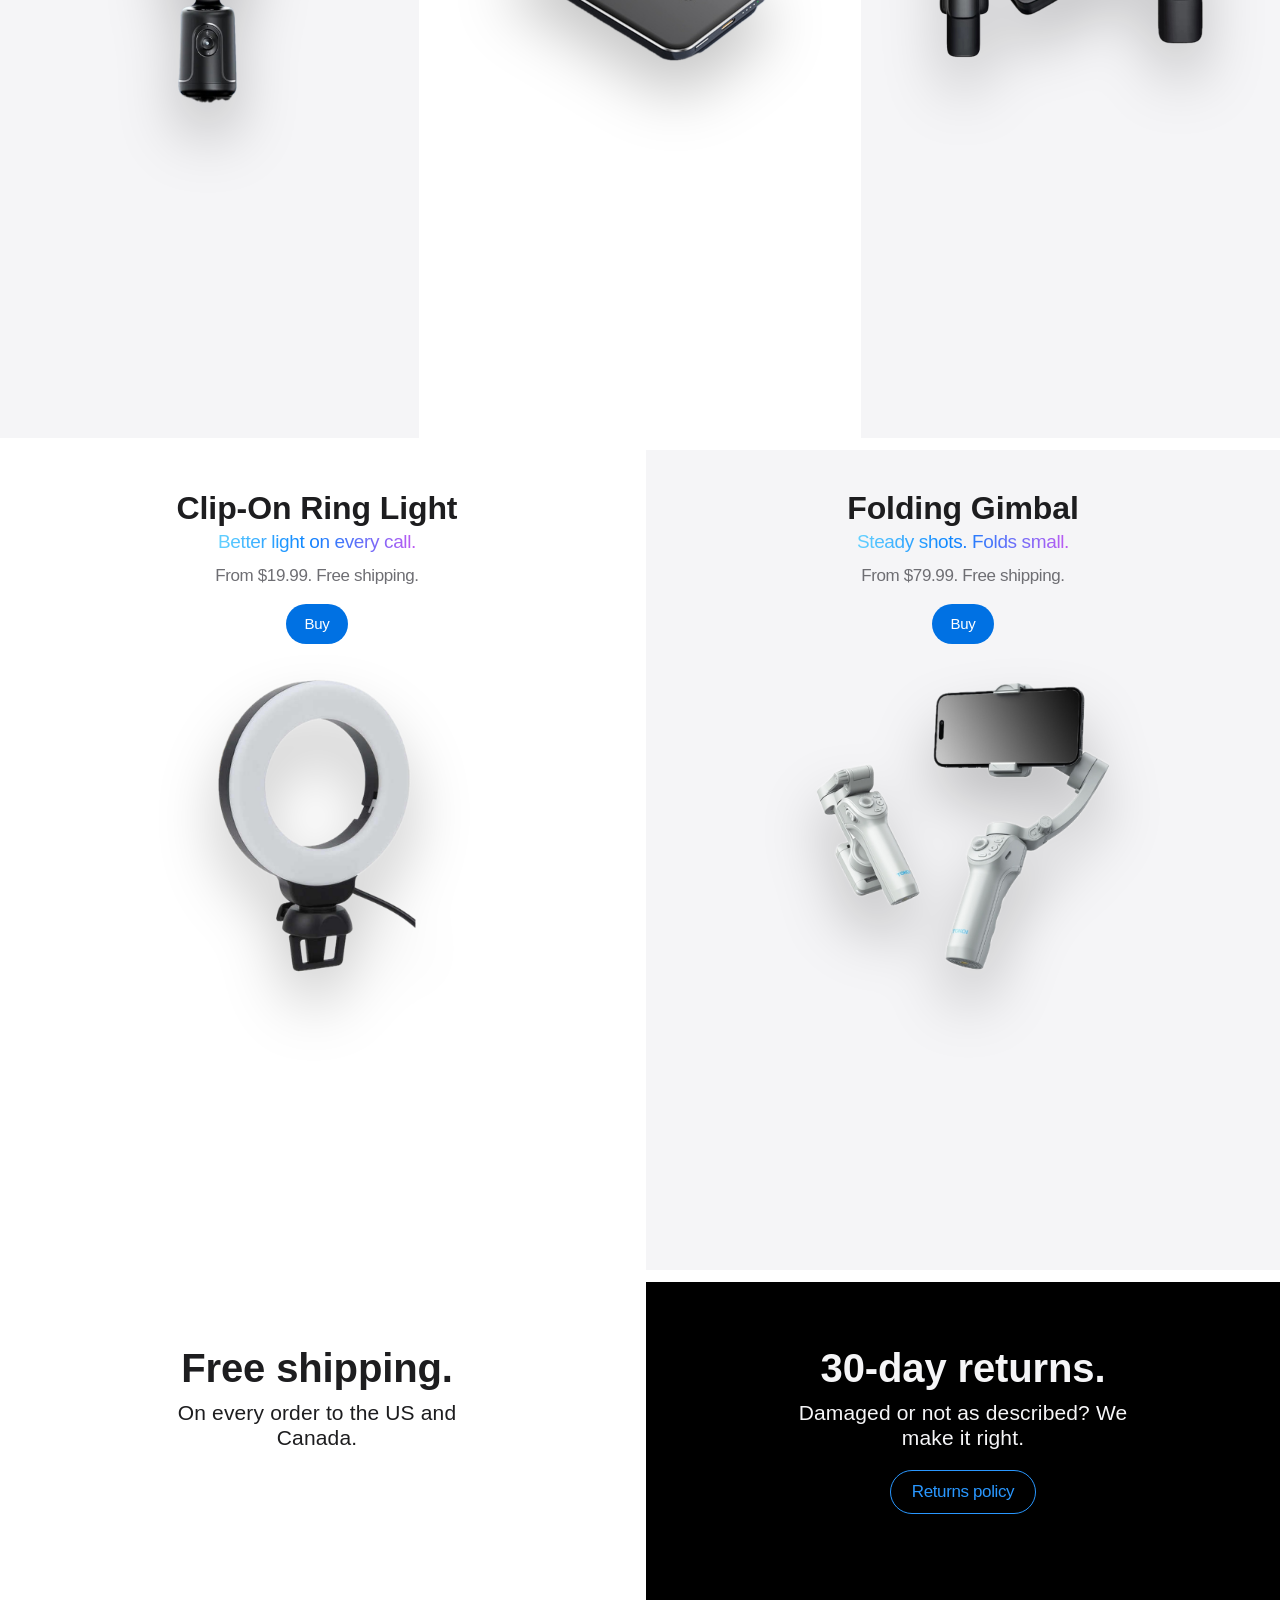
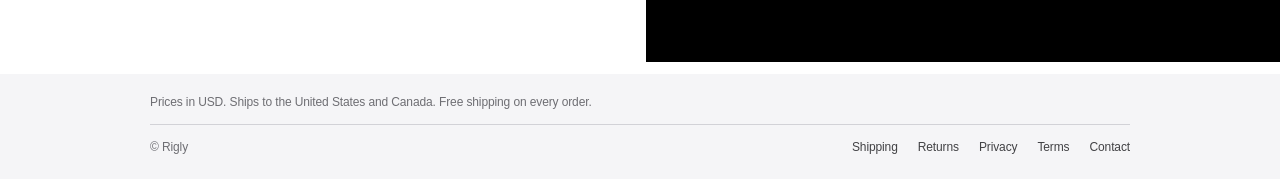
==== commit aaba8767: "Add files via upload" ====
--- a/index.html
+++ b/index.html
@@ -3,8 +3,8 @@
 <head>
 <meta charset="utf-8">
 <meta name="viewport" content="width=device-width,initial-scale=1,viewport-fit=cover">
-<title>Rigly | Magnetic Light and Tripod Stick</title>
-<meta name="description" content="Two simple tools for filming with your phone: a rechargeable magnetic LED light and a selfie-stick tripod.">
+<title>Rigly | Gear for phone creators</title>
+<meta name="description" content="Simple gear for filming with your phone: lights, tripods, wireless mics, power banks and more.">
 <meta name="theme-color" content="#000000">
 <link rel="icon" href="logo.svg" type="image/svg+xml">
 <script>document.documentElement.className="js"</script>
@@ -18,6 +18,7 @@
   <ul>
     <li><a href="index.html#magnetic-light">Magnetic Light</a></li>
     <li><a href="index.html#tripod-stick">Tripod Stick</a></li>
+    <li><a href="index.html#more">More gear</a></li>
     <li><a href="shipping.html">Shipping</a></li>
     <li><a href="contact.html">Contact</a></li>
   </ul>
@@ -26,7 +27,7 @@
 <main>
   <section class="intro">
     <h1 class="rv">Film better. Carry less.</h1>
-    <p class="sub rv" style="--d:.08s">Two simple tools for the camera in your pocket.</p>
+    <p class="sub rv" style="--d:.08s">Simple gear for the camera in your pocket.</p>
   </section>
 
   <div class="duo">
@@ -50,6 +51,59 @@
       </div>
       <div class="shot-wrap"><img class="shot" src="tripod.png" alt="Rigly Tripod Stick, folded" width="900" height="900" fetchpriority="high"></div>
       <div class="chip glass lt"><span>Extends</span><i></i><span>Folds flat</span><i></i><span>Stands alone</span></div>
+    </section>
+  </div>
+
+  <section id="more" class="intro more-intro">
+    <h2 class="rv">More gear for creators.</h2>
+    <p class="sub rv" style="--d:.08s">Power, sound, light and motion for the way you film.</p>
+  </section>
+
+  <div class="more">
+    <section class="tile light mini">
+      <div class="copy">
+        <h3 class="rv">Face-Tracking Mount</h3>
+        <p class="tag rv"><span class="grad">It keeps you in frame.</span></p>
+        <p class="fine rv">From $<span data-price="facetrack"></span>. Free shipping.</p>
+        <p class="cta rv"><a class="btn primary" data-buy="facetrack" href="#">Buy</a></p>
+      </div>
+      <div class="shot-wrap"><img class="shot" src="facetrack.png" alt="Rigly Face-Tracking Mount, a motorized phone mount" width="900" height="900" loading="lazy"></div>
+    </section>
+    <section class="tile plain mini">
+      <div class="copy">
+        <h3 class="rv">Magnetic Power Bank</h3>
+        <p class="tag rv"><span class="grad">Thin. 5000 mAh. Snaps on.</span></p>
+        <p class="fine rv">From $<span data-price="powerbank"></span>. Free shipping.</p>
+        <p class="cta rv"><a class="btn primary" data-buy="powerbank" href="#">Buy</a></p>
+      </div>
+      <div class="shot-wrap"><img class="shot" src="powerbank.png" alt="Rigly Magnetic Power Bank, a slim magnetic battery" width="900" height="900" loading="lazy"></div>
+    </section>
+    <section class="tile light mini">
+      <div class="copy">
+        <h3 class="rv">Wireless Mic</h3>
+        <p class="tag rv"><span class="grad">Clip on. Go wireless.</span></p>
+        <p class="fine rv">From $<span data-price="micusbc"></span>. Free shipping.</p>
+        <p class="cta rv"><a class="btn primary" data-buy="micusbc" href="#">USB-C</a><a class="btn outline" data-buy="miclightning" href="#">Lightning</a></p>
+      </div>
+      <div class="shot-wrap"><img class="shot" src="mic.png" alt="Rigly Wireless Mic with USB-C and Lightning receivers" width="900" height="900" loading="lazy"></div>
+    </section>
+    <section class="tile plain mini">
+      <div class="copy">
+        <h3 class="rv">Clip-On Ring Light</h3>
+        <p class="tag rv"><span class="grad">Better light on every call.</span></p>
+        <p class="fine rv">From $<span data-price="ringlight"></span>. Free shipping.</p>
+        <p class="cta rv"><a class="btn primary" data-buy="ringlight" href="#">Buy</a></p>
+      </div>
+      <div class="shot-wrap"><img class="shot" src="ringlight.png" alt="Rigly Clip-On Ring Light, a small USB ring light with a clip" width="900" height="900" loading="lazy"></div>
+    </section>
+    <section class="tile light mini">
+      <div class="copy">
+        <h3 class="rv">Folding Gimbal</h3>
+        <p class="tag rv"><span class="grad">Steady shots. Folds small.</span></p>
+        <p class="fine rv">From $<span data-price="gimbal"></span>. Free shipping.</p>
+        <p class="cta rv"><a class="btn primary" data-buy="gimbal" href="#">Buy</a></p>
+      </div>
+      <div class="shot-wrap"><img class="shot" src="gimbal.png" alt="Rigly Folding Gimbal, a handheld smartphone gimbal" width="900" height="900" loading="lazy"></div>
     </section>
   </div>
 
--- a/style.css
+++ b/style.css
@@ -21,7 +21,7 @@
   box-shadow:inset 0 -1px 0 rgba(0,0,0,.1);animation:navin .8s var(--ease) both}
 .gnav-in{max-width:1024px;height:44px;margin:0 auto;padding:0 max(22px,env(safe-area-inset-left));display:flex;align-items:center;justify-content:space-between}
 .gnav ul{display:flex;gap:28px}
-.gnav li a{font-size:12px;letter-spacing:-.01em;color:rgba(0,0,0,.8);transition:color .3s var(--ease)}
+.gnav li a{white-space:nowrap;font-size:12px;letter-spacing:-.01em;color:rgba(0,0,0,.8);transition:color .3s var(--ease)}
 .gnav li a:hover{color:#000}
 .logo{display:flex;align-items:center;gap:7px;color:var(--ink)}
 .logo .mark{width:22px;height:22px;border-radius:50%}
@@ -129,7 +129,7 @@
 @media (max-width:734px){
   body{font-size:17px}
   .gnav ul{gap:16px}
-  .gnav li:nth-child(3){display:none}
+  .gnav li:nth-child(1),.gnav li:nth-child(2),.gnav li:nth-child(4){display:none}
   .tile{padding-top:44px}
   .tile h1,.tile h2{font-size:40px;line-height:44px}
   .tile h3{font-size:32px;line-height:36px}
@@ -169,3 +169,18 @@
   .tile.prod{min-height:600px;padding-top:40px}
   .prod .shot-wrap{width:min(340px,80%)}
 }
+
+/* ---------- more gear grid ---------- */
+.more-intro{padding:64px 22px 32px}
+.more-intro h2{font:600 40px/44px var(--display);letter-spacing:-.003em}
+.more{display:grid;grid-template-columns:repeat(6,1fr);gap:12px;margin-bottom:12px}
+.more .tile{margin:0}
+.mini{grid-column:span 2;display:flex;flex-direction:column;align-items:center;padding-top:40px}
+.mini:nth-child(n+4){grid-column:span 3}
+.mini h3{font:600 32px/36px var(--display);letter-spacing:-.003em}
+.mini .tag{font:400 19px/23px var(--display);margin-top:4px}
+.mini .cta{margin-top:16px;gap:10px}
+.mini .btn{padding:9px 18px;font-size:15px;min-height:40px}
+.mini .shot-wrap{width:min(340px,80%);margin-top:12px;padding-top:0;margin-bottom:28px}
+@media (max-width:1068px){.more{grid-template-columns:1fr 1fr}.mini,.mini:nth-child(n+4){grid-column:span 1}.mini:last-child{grid-column:span 2}.more-intro h2{font-size:32px;line-height:36px}}
+@media (max-width:734px){.more{grid-template-columns:1fr}.mini,.mini:last-child,.mini:nth-child(n+4){grid-column:span 1}.mini{min-height:0}.more-intro h2{font-size:28px;line-height:32px}}
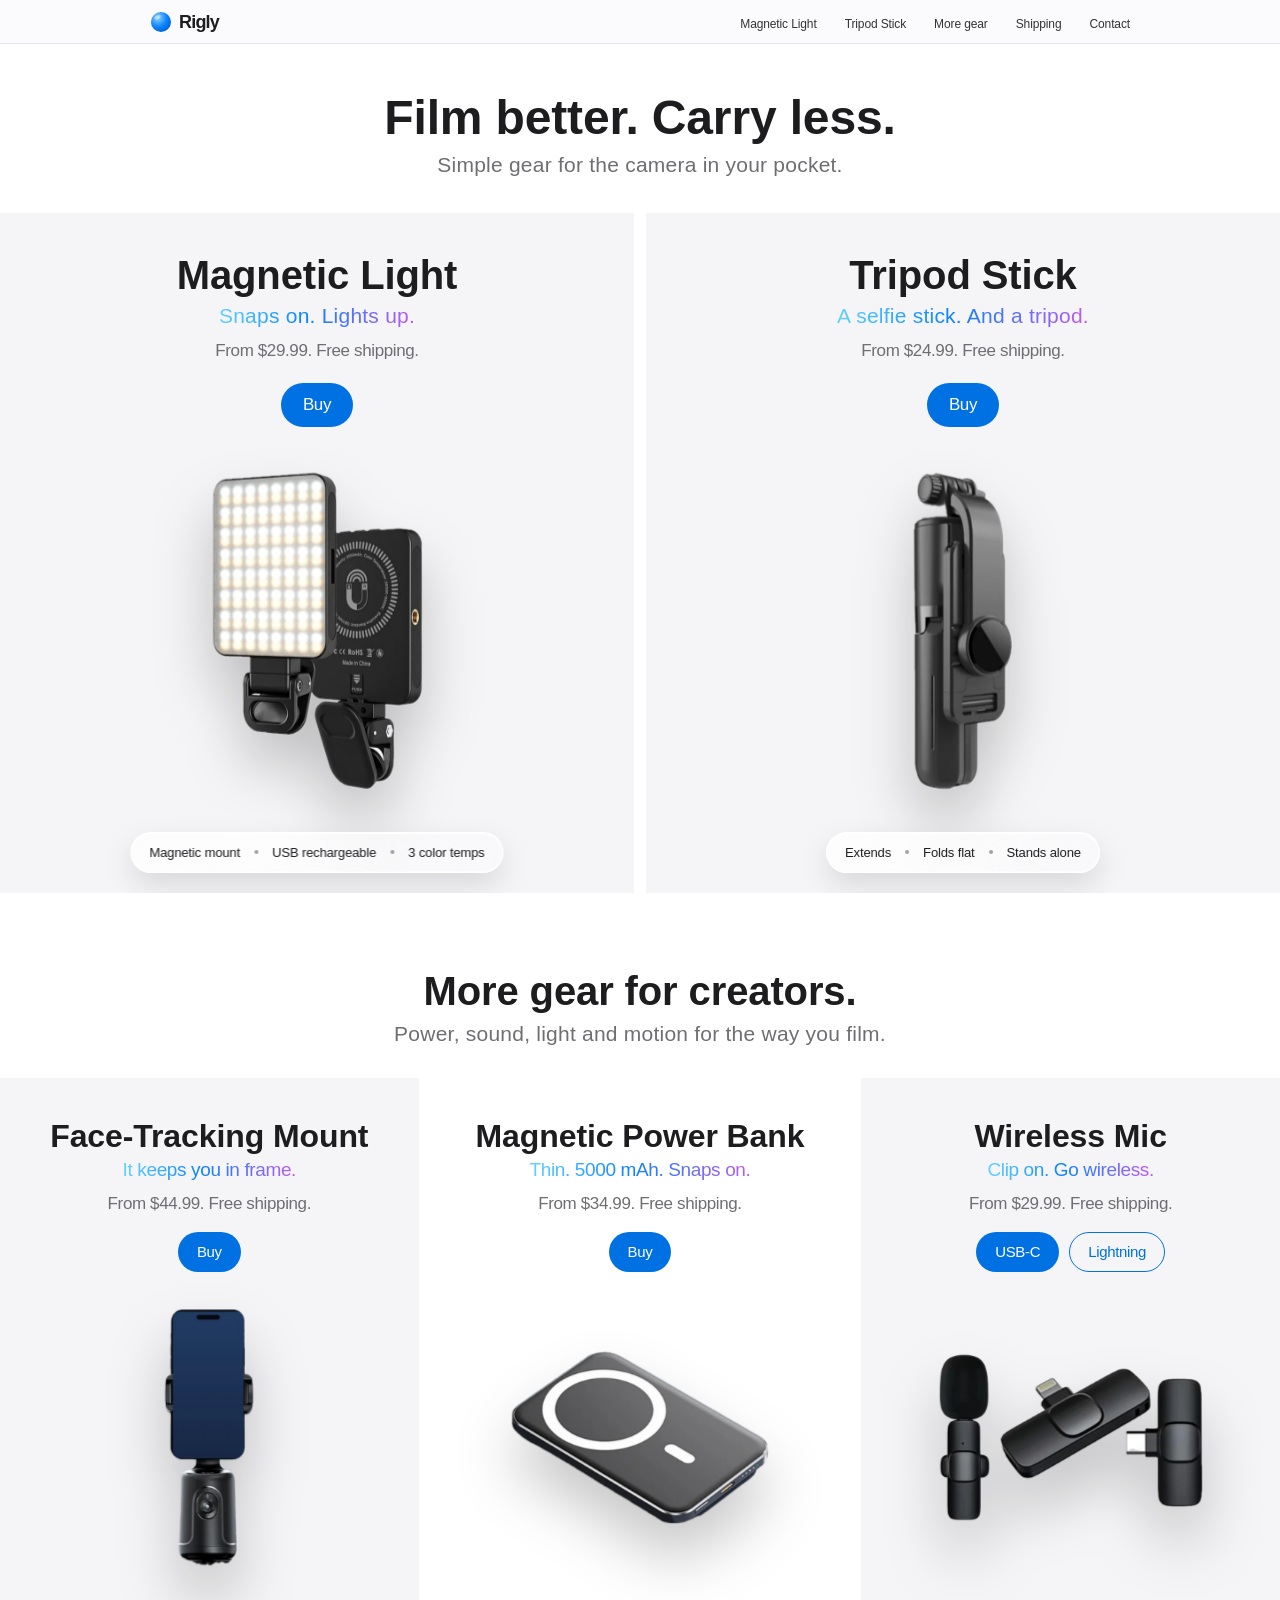
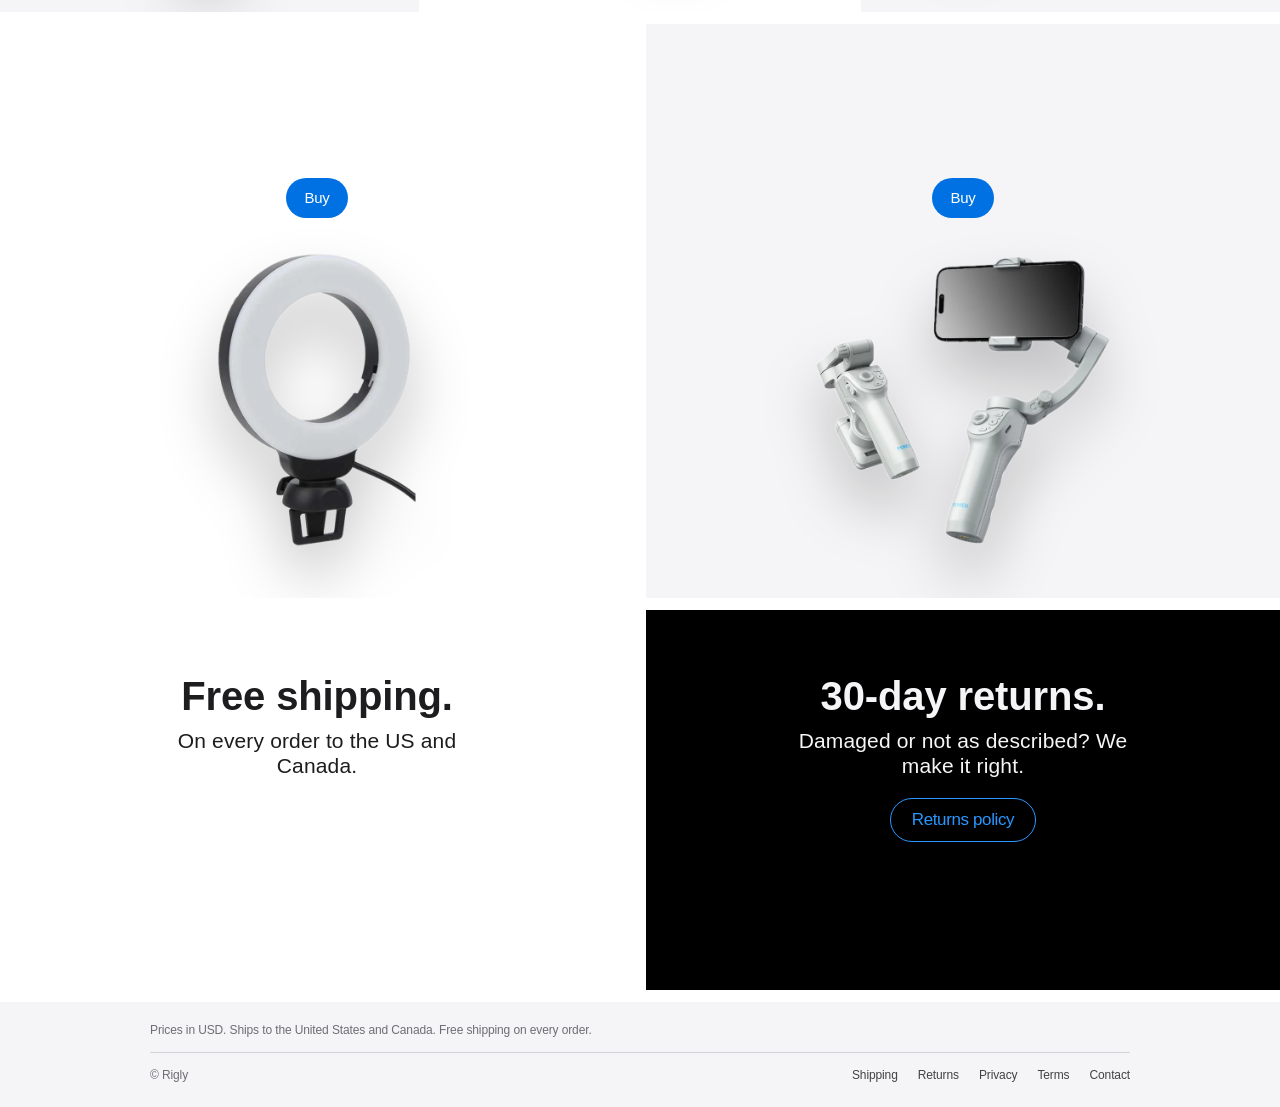
==== commit 53507779: "Add files via upload" ====
--- a/index.html
+++ b/index.html
@@ -5,14 +5,21 @@
 <meta name="viewport" content="width=device-width,initial-scale=1,viewport-fit=cover">
 <title>Rigly | Gear for phone creators</title>
 <meta name="description" content="Simple gear for filming with your phone: lights, tripods, wireless mics, power banks and more.">
-<meta name="theme-color" content="#000000">
+<meta name="theme-color" content="#f5f5f7">
+<meta property="og:type" content="website">
+<meta property="og:site_name" content="Rigly">
+<meta property="og:title" content="Rigly | Gear for phone creators">
+<meta property="og:description" content="Simple gear for filming with your phone: lights, tripods, wireless mics, power banks and more.">
+<meta property="og:image" content="https://hellomedialabs.github.io/rigly-store/magnetic-light.webp">
+<meta name="twitter:card" content="summary_large_image">
 <link rel="icon" href="logo.svg" type="image/svg+xml">
 <script>document.documentElement.className="js"</script>
-<link rel="preload" as="image" href="magnetic-light.png">
-<link rel="preload" as="image" href="tripod.png">
+<link rel="preload" as="image" href="magnetic-light.webp">
+<link rel="preload" as="image" href="tripod.webp">
 <link rel="stylesheet" href="style.css">
 </head>
 <body>
+<a class="skip" href="#main">Skip to content</a>
 <nav class="gnav" aria-label="Main"><div class="gnav-in">
   <a class="logo" href="index.html" aria-label="Rigly home"><img class="mark" src="logo.svg" alt="" width="22" height="22"><span class="word">Rigly</span></a>
   <ul>
@@ -24,7 +31,7 @@
   </ul>
 </div></nav>
 
-<main>
+<main id="main">
   <section class="intro">
     <h1 class="rv">Film better. Carry less.</h1>
     <p class="sub rv" style="--d:.08s">Simple gear for the camera in your pocket.</p>
@@ -38,7 +45,7 @@
         <p class="fine rv" style="--d:.12s">From $<span data-price="light"></span>. Free shipping.</p>
         <p class="cta rv" style="--d:.18s"><a class="btn primary" data-buy="light" href="#">Buy</a></p>
       </div>
-      <div class="shot-wrap"><img class="shot" src="magnetic-light.png" alt="Rigly Magnetic Light, a rechargeable LED panel shown from the front and back" width="900" height="900" fetchpriority="high"></div>
+      <div class="shot-wrap"><img class="shot" src="magnetic-light.webp" alt="Rigly Magnetic Light, a rechargeable LED panel shown from the front and back" width="900" height="900" fetchpriority="high"></div>
       <div class="chip glass lt"><span>Magnetic mount</span><i></i><span>USB rechargeable</span><i></i><span>3 color temps</span></div>
     </section>
 
@@ -49,7 +56,7 @@
         <p class="fine rv" style="--d:.18s">From $<span data-price="tripod"></span>. Free shipping.</p>
         <p class="cta rv" style="--d:.24s"><a class="btn primary" data-buy="tripod" href="#">Buy</a></p>
       </div>
-      <div class="shot-wrap"><img class="shot" src="tripod.png" alt="Rigly Tripod Stick, folded" width="900" height="900" fetchpriority="high"></div>
+      <div class="shot-wrap"><img class="shot" src="tripod.webp" alt="Rigly Tripod Stick, folded" width="900" height="900" fetchpriority="high"></div>
       <div class="chip glass lt"><span>Extends</span><i></i><span>Folds flat</span><i></i><span>Stands alone</span></div>
     </section>
   </div>
@@ -67,7 +74,7 @@
         <p class="fine rv">From $<span data-price="facetrack"></span>. Free shipping.</p>
         <p class="cta rv"><a class="btn primary" data-buy="facetrack" href="#">Buy</a></p>
       </div>
-      <div class="shot-wrap"><img class="shot" src="facetrack.png" alt="Rigly Face-Tracking Mount, a motorized phone mount" width="900" height="900" loading="lazy"></div>
+      <div class="shot-wrap"><img class="shot" src="facetrack.webp" alt="Rigly Face-Tracking Mount, a motorized phone mount" width="900" height="900" loading="lazy"></div>
     </section>
     <section class="tile plain mini">
       <div class="copy">
@@ -76,7 +83,7 @@
         <p class="fine rv">From $<span data-price="powerbank"></span>. Free shipping.</p>
         <p class="cta rv"><a class="btn primary" data-buy="powerbank" href="#">Buy</a></p>
       </div>
-      <div class="shot-wrap"><img class="shot" src="powerbank.png" alt="Rigly Magnetic Power Bank, a slim magnetic battery" width="900" height="900" loading="lazy"></div>
+      <div class="shot-wrap"><img class="shot" src="powerbank.webp" alt="Rigly Magnetic Power Bank, a slim magnetic battery" width="900" height="900" loading="lazy"></div>
     </section>
     <section class="tile light mini">
       <div class="copy">
@@ -85,7 +92,7 @@
         <p class="fine rv">From $<span data-price="micusbc"></span>. Free shipping.</p>
         <p class="cta rv"><a class="btn primary" data-buy="micusbc" href="#">USB-C</a><a class="btn outline" data-buy="miclightning" href="#">Lightning</a></p>
       </div>
-      <div class="shot-wrap"><img class="shot" src="mic.png" alt="Rigly Wireless Mic with USB-C and Lightning receivers" width="900" height="900" loading="lazy"></div>
+      <div class="shot-wrap"><img class="shot" src="mic.webp" alt="Rigly Wireless Mic with USB-C and Lightning receivers" width="900" height="900" loading="lazy"></div>
     </section>
     <section class="tile plain mini">
       <div class="copy">
@@ -94,7 +101,7 @@
         <p class="fine rv">From $<span data-price="ringlight"></span>. Free shipping.</p>
         <p class="cta rv"><a class="btn primary" data-buy="ringlight" href="#">Buy</a></p>
       </div>
-      <div class="shot-wrap"><img class="shot" src="ringlight.png" alt="Rigly Clip-On Ring Light, a small USB ring light with a clip" width="900" height="900" loading="lazy"></div>
+      <div class="shot-wrap"><img class="shot" src="ringlight.webp" alt="Rigly Clip-On Ring Light, a small USB ring light with a clip" width="900" height="900" loading="lazy"></div>
     </section>
     <section class="tile light mini">
       <div class="copy">
@@ -103,7 +110,7 @@
         <p class="fine rv">From $<span data-price="gimbal"></span>. Free shipping.</p>
         <p class="cta rv"><a class="btn primary" data-buy="gimbal" href="#">Buy</a></p>
       </div>
-      <div class="shot-wrap"><img class="shot" src="gimbal.png" alt="Rigly Folding Gimbal, a handheld smartphone gimbal" width="900" height="900" loading="lazy"></div>
+      <div class="shot-wrap"><img class="shot" src="gimbal.webp" alt="Rigly Folding Gimbal, a handheld smartphone gimbal" width="900" height="900" loading="lazy"></div>
     </section>
   </div>
 
--- a/style.css
+++ b/style.css
@@ -1,186 +1,220 @@
-/* Rigly: Apple-style tile system with Liquid Glass accents.
-   Tokens measured from apple.com: 44px translucent nav, 56/60 + 40/44 headlines (600),
-   28/32 subheads, 17/25 body, 44px pill buttons, #0071e3 accent, 12px tile gaps. */
-:root{
-  --ink:#1d1d1f;--paper:#f5f5f7;--muted:#6e6e73;--muted-dk:#86868b;--blue:#0071e3;--blue-hi:#0077ed;--blue-dk:#2997ff;
-  --font:-apple-system,BlinkMacSystemFont,"SF Pro Text","SF Pro Display","Helvetica Neue",Helvetica,Arial,sans-serif;
-  --display:-apple-system,BlinkMacSystemFont,"SF Pro Display","SF Pro Text","Helvetica Neue",Helvetica,Arial,sans-serif;
-  --ease:cubic-bezier(.28,.11,.32,1);
-}
-*{box-sizing:border-box}
-html{scroll-behavior:smooth;-webkit-text-size-adjust:100%;scroll-padding-top:44px}
-body{margin:0;background:#fff;color:var(--ink);font:400 17px/1.47059 var(--font);letter-spacing:-.022em;-webkit-font-smoothing:antialiased;-moz-osx-font-smoothing:grayscale}
-a{color:inherit;text-decoration:none}
-img{display:block;max-width:100%;height:auto}
-h1,h2,h3,p,ul{margin:0}
-ul{padding:0;list-style:none}
-
-/* ---------- global nav (dark, translucent, as on apple.com) ---------- */
-.gnav{position:fixed;top:0;left:0;right:0;z-index:100;height:44px;
-  background:rgba(251,251,253,.8);-webkit-backdrop-filter:saturate(1.8) blur(20px);backdrop-filter:saturate(1.8) blur(20px);
-  box-shadow:inset 0 -1px 0 rgba(0,0,0,.1);animation:navin .8s var(--ease) both}
-.gnav-in{max-width:1024px;height:44px;margin:0 auto;padding:0 max(22px,env(safe-area-inset-left));display:flex;align-items:center;justify-content:space-between}
-.gnav ul{display:flex;gap:28px}
-.gnav li a{white-space:nowrap;font-size:12px;letter-spacing:-.01em;color:rgba(0,0,0,.8);transition:color .3s var(--ease)}
-.gnav li a:hover{color:#000}
-.logo{display:flex;align-items:center;gap:7px;color:var(--ink)}
-.logo .mark{width:22px;height:22px;border-radius:50%}
-.word{font:600 18px/1 var(--display);letter-spacing:-.045em}
-@keyframes navin{from{opacity:0;transform:translateY(-100%)}to{opacity:1;transform:none}}
-
-/* ---------- sticky local nav (like Apple product pages) ---------- */
-.lnav{position:fixed;top:44px;left:0;right:0;z-index:90;height:52px;background:rgba(245,245,247,.8);
-  -webkit-backdrop-filter:saturate(1.8) blur(20px);backdrop-filter:saturate(1.8) blur(20px);box-shadow:inset 0 -1px 0 rgba(0,0,0,.1);
-  transform:translateY(-100%);opacity:0;visibility:hidden;transition:transform .5s var(--ease),opacity .4s var(--ease),visibility 0s .5s}
-.lnav.show{transform:none;opacity:1;visibility:visible;transition:transform .5s var(--ease),opacity .4s var(--ease)}
-.lnav-in{max-width:1024px;height:52px;margin:0 auto;padding:0 22px;display:flex;align-items:center;justify-content:space-between}
-.ltitle{font:600 21px/1 var(--display);letter-spacing:.011em}
-.lright{display:flex;align-items:center;gap:14px}
-.lprice{font-size:12px;color:var(--muted)}
-.btn.sm{min-height:0;padding:6px 14px;font-size:12px;line-height:16px}
+/* Rigly store styles
+   Design tokens follow apple.com: 44px translucent nav, 56/60 + 40/44 headlines (600),
+   28/32 subheads, 17/25 body, 44px pill buttons, #0071e3 accent, 12px tile gaps.
+   Sections: tokens · base · nav · tiles · buttons · glass chip · home layouts · documents · footer · motion · responsive */
+
+/* ---------- tokens ---------- */
+:root {
+  --ink: #1d1d1f;
+  --paper: #f5f5f7;
+  --muted: #6e6e73;
+  --muted-dk: #86868b;
+  --line: #d2d2d7;
+  --blue: #0071e3;
+  --blue-hi: #0077ed;
+  --blue-dk: #2997ff;
+  --font: -apple-system, BlinkMacSystemFont, "SF Pro Text", "SF Pro Display", "Helvetica Neue", Helvetica, Arial, sans-serif;
+  --display: -apple-system, BlinkMacSystemFont, "SF Pro Display", "SF Pro Text", "Helvetica Neue", Helvetica, Arial, sans-serif;
+  --ease: cubic-bezier(.28, .11, .32, 1);
+}
+
+/* ---------- base ---------- */
+*, *::before, *::after { box-sizing: border-box; }
+html { scroll-behavior: smooth; scroll-padding-top: 44px; -webkit-text-size-adjust: 100%; }
+body {
+  margin: 0;
+  background: #fff;
+  color: var(--ink);
+  font: 400 17px/1.47059 var(--font);
+  letter-spacing: -.022em;
+  -webkit-font-smoothing: antialiased;
+  -moz-osx-font-smoothing: grayscale;
+}
+a { color: inherit; text-decoration: none; }
+img { display: block; max-width: 100%; height: auto; }
+h1, h2, h3, p, ul { margin: 0; }
+ul { padding: 0; list-style: none; }
+.skip { position: absolute; left: -9999px; top: 8px; z-index: 200; background: #fff; color: var(--ink); padding: 8px 14px; border-radius: 8px; }
+.skip:focus { left: 8px; }
+:focus-visible { outline: 2px solid var(--blue); outline-offset: 3px; }
+
+/* ---------- global nav ---------- */
+.gnav {
+  position: fixed; inset: 0 0 auto 0; z-index: 100; height: 44px;
+  background: rgba(251, 251, 253, .8);
+  -webkit-backdrop-filter: saturate(1.8) blur(20px);
+  backdrop-filter: saturate(1.8) blur(20px);
+  box-shadow: inset 0 -1px 0 rgba(0, 0, 0, .1);
+  animation: nav-in .8s var(--ease) both;
+}
+.gnav-in { max-width: 1024px; height: 44px; margin: 0 auto; padding: 0 22px; display: flex; align-items: center; justify-content: space-between; }
+.gnav ul { display: flex; gap: 28px; }
+.gnav li a { font-size: 12px; letter-spacing: -.01em; white-space: nowrap; color: rgba(0, 0, 0, .8); transition: color .3s var(--ease); }
+.gnav li a:hover { color: #000; }
+.logo { display: flex; align-items: center; gap: 7px; }
+.logo .mark { width: 22px; height: 22px; border-radius: 50%; }
+.word { font: 600 18px/1 var(--display); letter-spacing: -.045em; }
+@keyframes nav-in { from { opacity: 0; transform: translateY(-100%); } to { opacity: 1; transform: none; } }
 
 /* ---------- tiles ---------- */
-.tile{position:relative;text-align:center;overflow:hidden;margin-bottom:12px;padding:56px 22px 0}
-.tile.dark{background:#000;color:#f5f5f7}
-.tile.light{background:var(--paper);color:var(--ink)}
-.tile.plain{background:#fff;color:var(--ink)}
-.tile h1,.tile h2{font:600 56px/60px var(--display);letter-spacing:-.005em}
-.tile h3{font:600 40px/44px var(--display);letter-spacing:-.003em}
-.tile .sub{font:400 28px/32px var(--display);letter-spacing:.007em;margin-top:6px}
-.tile .fine{font-size:17px;line-height:25px;margin-top:10px;color:var(--muted)}
-.tile.dark .fine{color:var(--muted-dk)}
-.grad{background:linear-gradient(90deg,#64d2ff 0%,#0a84ff 45%,#bf5af2 100%);-webkit-background-clip:text;background-clip:text;color:transparent}
-.cta{display:flex;gap:16px;justify-content:center;flex-wrap:wrap;margin-top:20px}
-
-.hero{padding-top:100px;min-height:calc(100vh - 12px);min-height:calc(100svh - 12px);display:flex;flex-direction:column;align-items:center}
-.tile.light:not(.small),.tile.plain:not(.small){min-height:min(820px,calc(100svh - 12px));display:flex;flex-direction:column;align-items:center}
-.copy{position:relative;z-index:2}
-.shot-wrap{position:relative;margin-top:auto;width:min(620px,92vw);padding-top:28px;--p:1}
-.hero .shot-wrap{width:min(600px,92vw,calc(100svh - 300px));min-width:300px}
-.shot{width:100%;height:auto;transform-origin:50% 100%;will-change:transform;
-  transform:translateY(calc((1 - var(--p)) * 56px)) scale(calc(.9 + .1 * var(--p)))}
-.tile.light .shot,.tile.plain .shot{filter:drop-shadow(0 34px 30px rgba(0,0,0,.22))}
-.tile.dark .shot{filter:drop-shadow(0 0 60px rgba(100,180,255,.28))}
-.glow{position:absolute;left:50%;top:46%;width:130%;aspect-ratio:1;transform:translate(-50%,-50%);border-radius:50%;pointer-events:none;
-  background:radial-gradient(circle,rgba(10,132,255,.34) 0%,rgba(10,132,255,0) 62%)}
-
-/* ---------- buttons (44px pills, 11px 21px, 980px radius) ---------- */
-.btn{display:inline-block;min-height:44px;padding:11px 21px;border-radius:980px;border:1px solid transparent;font:400 17px/20px var(--font);letter-spacing:-.022em;cursor:pointer;
-  transition:background-color .3s var(--ease),color .3s var(--ease),border-color .3s var(--ease),transform .3s var(--ease)}
-.btn:active{transform:scale(.97)}
-.btn.primary{background:var(--blue);color:#fff}
-.btn.primary:hover{background:var(--blue-hi)}
-.btn.outline{border-color:var(--blue);color:var(--blue)}
-.tile.dark .btn.outline{border-color:var(--blue-dk);color:var(--blue-dk)}
-.btn.outline:hover{background:var(--blue);color:#fff;border-color:var(--blue)}
-.btn:focus-visible,.gnav a:focus-visible,.foot a:focus-visible{outline:2px solid var(--blue);outline-offset:3px}
-
-/* ---------- Liquid Glass (floating controls) ---------- */
-.glass{position:relative;isolation:isolate;overflow:hidden;
-  -webkit-backdrop-filter:blur(22px) saturate(190%);backdrop-filter:blur(22px) saturate(190%)}
-.glass::before{content:"";position:absolute;inset:0;border-radius:inherit;z-index:-1;pointer-events:none;
-  background:radial-gradient(260px circle at var(--mx,30%) var(--my,0%),rgba(255,255,255,.55),rgba(255,255,255,0) 60%);opacity:.9}
-.chip{position:absolute;left:50%;bottom:28px;transform:translateX(-50%);z-index:3;display:flex;align-items:center;gap:14px;white-space:nowrap;
-  padding:12px 22px;border-radius:999px;font-size:14px;letter-spacing:-.01em}
-.chip i{width:4px;height:4px;border-radius:50%;background:currentColor;opacity:.4}
-.chip.dk{color:#f5f5f7;background:linear-gradient(135deg,rgba(255,255,255,.2),rgba(255,255,255,.06));border:1px solid rgba(255,255,255,.22);
-  box-shadow:inset 0 1px 1px rgba(255,255,255,.45),inset 0 -1px 1px rgba(255,255,255,.1),0 12px 30px rgba(0,0,0,.4)}
-.chip.lt{color:var(--ink);background:linear-gradient(135deg,rgba(255,255,255,.75),rgba(255,255,255,.35));border:1px solid rgba(255,255,255,.9);
-  box-shadow:inset 0 1px 1px #fff,inset 0 -1px 1px rgba(255,255,255,.5),0 12px 30px rgba(0,0,0,.12)}
-
-/* ---------- pair of small tiles ---------- */
-.pair{display:grid;grid-template-columns:1fr 1fr;gap:12px;margin-bottom:12px}
-.pair .tile{margin:0}
-.tile.small{min-height:380px;padding:64px 28px}
-.tile.small .sub{font-size:21px;line-height:25px;max-width:360px;margin:10px auto 0}
-
-/* ---------- documents ---------- */
-.doc{max-width:692px;margin:0 auto;padding:124px 22px 96px}
-.doc h1{font:600 48px/52px var(--display);letter-spacing:-.003em;margin-bottom:28px}
-.doc h2{font:600 24px/28px var(--display);letter-spacing:.009em;margin:40px 0 8px}
-.doc p{font-size:17px;line-height:25px;color:#424245;margin-bottom:14px}
-.doc a{color:var(--blue);text-decoration:underline;text-underline-offset:3px}
-.doc form{display:grid;gap:16px;margin-top:28px}
-.doc label{display:grid;gap:6px;font-size:14px;color:var(--muted)}
-.doc input,.doc textarea{font:400 17px/25px var(--font);color:var(--ink);width:100%;padding:12px 16px;border:1px solid #d2d2d7;border-radius:12px;background:#fff;transition:border-color .3s var(--ease),box-shadow .3s var(--ease)}
-.doc input:focus,.doc textarea:focus{outline:none;border-color:var(--blue);box-shadow:0 0 0 4px rgba(0,113,227,.2)}
-.doc .btn{justify-self:start}
-.hp{display:none}
-#form-status{margin-top:16px;color:var(--ink)}
+.tile { position: relative; overflow: hidden; margin-bottom: 12px; padding: 56px 22px 0; text-align: center; }
+.tile.light { background: var(--paper); color: var(--ink); }
+.tile.plain { background: #fff; color: var(--ink); }
+.tile.dark { background: #000; color: #f5f5f7; }
+.tile h2 { font: 600 56px/60px var(--display); letter-spacing: -.005em; }
+.tile h3 { font: 600 40px/44px var(--display); letter-spacing: -.003em; }
+.tile .sub { margin-top: 6px; font: 400 28px/32px var(--display); letter-spacing: .007em; }
+.tile .fine { margin-top: 10px; color: var(--muted); }
+.tile.dark .fine { color: var(--muted-dk); }
+.grad { background: linear-gradient(90deg, #64d2ff 0%, #0a84ff 45%, #bf5af2 100%); -webkit-background-clip: text; background-clip: text; color: transparent; }
+.cta { display: flex; flex-wrap: wrap; justify-content: center; gap: 16px; margin-top: 20px; }
+.copy { position: relative; z-index: 2; }
+
+/* product image: scrubs with scroll (--p set by site.js) */
+.shot-wrap { position: relative; width: min(620px, 92vw); margin-top: auto; --p: 1; }
+.shot {
+  width: 100%; height: auto; transform-origin: 50% 100%; will-change: transform;
+  transform: translateY(calc((1 - var(--p)) * 56px)) scale(calc(.9 + .1 * var(--p)));
+  filter: drop-shadow(0 34px 30px rgba(0, 0, 0, .22));
+}
+
+/* ---------- buttons ---------- */
+.btn {
+  display: inline-block; min-height: 44px; padding: 11px 21px;
+  border: 1px solid transparent; border-radius: 980px;
+  font: 400 17px/20px var(--font); letter-spacing: -.022em; cursor: pointer;
+  transition: background-color .3s var(--ease), color .3s var(--ease), border-color .3s var(--ease), transform .3s var(--ease);
+}
+.btn:active { transform: scale(.97); }
+.btn.primary { background: var(--blue); color: #fff; }
+.btn.primary:hover { background: var(--blue-hi); }
+.btn.outline { border-color: var(--blue); color: var(--blue); }
+.btn.outline:hover { background: var(--blue); color: #fff; }
+.tile.dark .btn.outline { border-color: var(--blue-dk); color: var(--blue-dk); }
+.tile.dark .btn.outline:hover { background: var(--blue); border-color: var(--blue); color: #fff; }
+
+/* ---------- liquid glass chip ---------- */
+.glass {
+  position: relative; isolation: isolate; overflow: hidden;
+  -webkit-backdrop-filter: blur(22px) saturate(190%);
+  backdrop-filter: blur(22px) saturate(190%);
+}
+.glass::before {
+  content: ""; position: absolute; inset: 0; z-index: -1; border-radius: inherit; pointer-events: none; opacity: .9;
+  background: radial-gradient(260px circle at var(--mx, 30%) var(--my, 0%), rgba(255, 255, 255, .55), rgba(255, 255, 255, 0) 60%);
+}
+.chip {
+  position: absolute; left: 50%; bottom: 20px; z-index: 3; transform: translateX(-50%);
+  display: flex; align-items: center; gap: 14px; white-space: nowrap;
+  padding: 10px 18px; border-radius: 999px; font-size: 13px; letter-spacing: -.01em;
+  color: var(--ink);
+  background: linear-gradient(135deg, rgba(255, 255, 255, .75), rgba(255, 255, 255, .35));
+  border: 1px solid rgba(255, 255, 255, .9);
+  box-shadow: inset 0 1px 1px #fff, inset 0 -1px 1px rgba(255, 255, 255, .5), 0 12px 30px rgba(0, 0, 0, .12);
+}
+.chip i { width: 4px; height: 4px; border-radius: 50%; background: currentColor; opacity: .4; }
+
+/* ---------- home: intro ---------- */
+.intro { padding: 92px 22px 36px; text-align: center; background: #fff; }
+.intro h1 { font: 600 48px/52px var(--display); letter-spacing: -.003em; }
+.intro h2 { font: 600 40px/44px var(--display); letter-spacing: -.003em; }
+.intro .sub { margin-top: 8px; font: 400 21px/25px var(--display); letter-spacing: .011em; color: var(--muted); }
+.more-intro { padding-top: 64px; padding-bottom: 32px; }
+
+/* ---------- home: lead products ---------- */
+.duo { display: grid; grid-template-columns: 1fr 1fr; gap: 12px; margin-bottom: 12px; }
+.duo .tile { margin: 0; }
+.prod { display: flex; flex-direction: column; align-items: center; min-height: min(680px, calc(100svh - 190px)); padding-top: 40px; }
+.prod h2 { font: 600 40px/44px var(--display); letter-spacing: -.003em; }
+.prod .tag { margin-top: 6px; font: 400 21px/25px var(--display); letter-spacing: .011em; }
+.prod .shot-wrap { width: min(360px, 72%); margin: 12px 0 60px; }
+
+/* ---------- home: more gear grid ---------- */
+.more { display: grid; grid-template-columns: repeat(6, 1fr); gap: 12px; margin-bottom: 12px; }
+.more .tile { margin: 0; }
+.mini { grid-column: span 2; display: flex; flex-direction: column; align-items: center; padding-top: 40px; }
+.mini:nth-child(n+4) { grid-column: span 3; }
+.mini h3 { font: 600 32px/36px var(--display); letter-spacing: -.003em; }
+.mini .tag { margin-top: 4px; font: 400 19px/23px var(--display); }
+.mini .cta { gap: 10px; margin-top: 16px; }
+.mini .btn { min-height: 40px; padding: 9px 18px; font-size: 15px; }
+.mini .shot-wrap { width: min(340px, 80%); margin: 12px 0 28px; }
+
+/* ---------- home: promise tiles ---------- */
+.pair { display: grid; grid-template-columns: 1fr 1fr; gap: 12px; margin-bottom: 12px; }
+.pair .tile { margin: 0; }
+.small { min-height: 380px; padding: 64px 28px; }
+.small .sub { max-width: 360px; margin: 10px auto 0; font-size: 21px; line-height: 25px; }
+
+/* ---------- documents (policies, contact) ---------- */
+.doc { max-width: 692px; margin: 0 auto; padding: 124px 22px 96px; }
+.doc h1 { margin-bottom: 28px; font: 600 48px/52px var(--display); letter-spacing: -.003em; }
+.doc h2 { margin: 40px 0 8px; font: 600 24px/28px var(--display); letter-spacing: .009em; }
+.doc p { margin-bottom: 14px; color: #424245; }
+.doc a { color: var(--blue); text-decoration: underline; text-underline-offset: 3px; }
+.doc form { display: grid; gap: 16px; margin-top: 28px; }
+.doc label { display: grid; gap: 6px; font-size: 14px; color: var(--muted); }
+.doc input, .doc textarea {
+  width: 100%; padding: 12px 16px; border: 1px solid var(--line); border-radius: 12px;
+  background: #fff; color: var(--ink); font: 400 17px/25px var(--font);
+  transition: border-color .3s var(--ease), box-shadow .3s var(--ease);
+}
+.doc input:focus, .doc textarea:focus { outline: none; border-color: var(--blue); box-shadow: 0 0 0 4px rgba(0, 113, 227, .2); }
+.doc .btn { justify-self: start; }
+.hp { display: none; }
+#form-status { margin-top: 16px; color: var(--ink); }
 
 /* ---------- footer ---------- */
-.foot{background:var(--paper);color:var(--muted);font-size:12px;line-height:16px;letter-spacing:-.01em;padding:20px 22px 24px;margin-top:0}
-.foot-in{max-width:980px;margin:0 auto}
-.foot .note{padding-bottom:14px}
-.foot hr{border:0;border-top:1px solid #d2d2d7;margin:0 0 14px}
-.foot-row{display:flex;justify-content:space-between;gap:16px;flex-wrap:wrap}
-.foot a{color:#424245;margin-left:20px}
-.foot a:hover{text-decoration:underline}
-.foot .links a:first-child{margin-left:0}
+.foot { padding: 20px 22px 24px; background: var(--paper); color: var(--muted); font-size: 12px; line-height: 16px; letter-spacing: -.01em; }
+.foot-in { max-width: 980px; margin: 0 auto; }
+.foot .note { padding-bottom: 14px; }
+.foot hr { margin: 0 0 14px; border: 0; border-top: 1px solid var(--line); }
+.foot-row { display: flex; flex-wrap: wrap; justify-content: space-between; gap: 16px; }
+.foot .copy { margin: 0; }
+.foot a { margin-left: 20px; color: #424245; }
+.foot a:hover { text-decoration: underline; }
+.foot .links a:first-child { margin-left: 0; }
 
 /* ---------- scroll reveal ---------- */
-.js .rv{opacity:0;transform:translateY(28px);transition:opacity .9s var(--ease) var(--d,0s),transform .9s var(--ease) var(--d,0s)}
-.js .rv.in{opacity:1;transform:none}
-
-@media (max-width:1068px){
-  .tile h1,.tile h2{font-size:48px;line-height:52px}
-  .tile h3{font-size:32px;line-height:36px}
-}
-@media (max-width:734px){
-  body{font-size:17px}
-  .gnav ul{gap:16px}
-  .gnav li:nth-child(1),.gnav li:nth-child(2),.gnav li:nth-child(4){display:none}
-  .tile{padding-top:44px}
-  .tile h1,.tile h2{font-size:40px;line-height:44px}
-  .tile h3{font-size:32px;line-height:36px}
-  .tile .sub{font-size:21px;line-height:25px}
-  .hero{padding-top:88px;min-height:calc(100svh - 12px)}
-  .shot-wrap{width:min(440px,96vw)}
-  .chip{bottom:18px;gap:10px;padding:10px 16px;font-size:12px}
-  .pair{grid-template-columns:1fr}
-  .tile.small{min-height:300px;padding:48px 22px}
-  .doc h1{font-size:34px;line-height:38px}
-  .foot-row{flex-direction:column}
-}
-@media (max-width:420px){.chip i:nth-of-type(2),.chip span:nth-of-type(3){display:none}}
-@media (prefers-reduced-motion:reduce){
-  html{scroll-behavior:auto}
-  .js .rv{opacity:1;transform:none;transition:none}
-  .gnav{animation:none}
-  .shot{transform:none!important}
-}
-
-/* ---------- home: intro + two-up product tiles ---------- */
-.intro{text-align:center;padding:92px 22px 36px;background:#fff}
-.intro h1{font:600 48px/52px var(--display);letter-spacing:-.003em}
-.intro .sub{font:400 21px/25px var(--display);letter-spacing:.011em;color:var(--muted);margin-top:8px}
-.duo{display:grid;grid-template-columns:1fr 1fr;gap:12px;margin-bottom:12px}
-.duo .tile{margin:0}
-.tile.prod{display:flex;flex-direction:column;align-items:center;min-height:min(680px,calc(100svh - 190px));padding-top:40px}
-.prod h2{font:600 40px/44px var(--display);letter-spacing:-.003em}
-.prod .tag{font:400 21px/25px var(--display);letter-spacing:.011em;margin-top:6px}
-.prod .shot-wrap{width:min(360px,72%);padding-top:12px;margin-bottom:60px}
-.prod .chip{bottom:20px;font-size:13px;padding:10px 18px}
-@media (max-width:1068px){.prod h2{font-size:32px;line-height:36px}.intro h1{font-size:40px;line-height:44px}}
-@media (max-width:734px){
-  .intro{padding:76px 22px 28px}
-  .intro h1{font-size:34px;line-height:38px}
-  .duo{grid-template-columns:1fr}
-  .tile.prod{min-height:600px;padding-top:40px}
-  .prod .shot-wrap{width:min(340px,80%)}
-}
-
-/* ---------- more gear grid ---------- */
-.more-intro{padding:64px 22px 32px}
-.more-intro h2{font:600 40px/44px var(--display);letter-spacing:-.003em}
-.more{display:grid;grid-template-columns:repeat(6,1fr);gap:12px;margin-bottom:12px}
-.more .tile{margin:0}
-.mini{grid-column:span 2;display:flex;flex-direction:column;align-items:center;padding-top:40px}
-.mini:nth-child(n+4){grid-column:span 3}
-.mini h3{font:600 32px/36px var(--display);letter-spacing:-.003em}
-.mini .tag{font:400 19px/23px var(--display);margin-top:4px}
-.mini .cta{margin-top:16px;gap:10px}
-.mini .btn{padding:9px 18px;font-size:15px;min-height:40px}
-.mini .shot-wrap{width:min(340px,80%);margin-top:12px;padding-top:0;margin-bottom:28px}
-@media (max-width:1068px){.more{grid-template-columns:1fr 1fr}.mini,.mini:nth-child(n+4){grid-column:span 1}.mini:last-child{grid-column:span 2}.more-intro h2{font-size:32px;line-height:36px}}
-@media (max-width:734px){.more{grid-template-columns:1fr}.mini,.mini:last-child,.mini:nth-child(n+4){grid-column:span 1}.mini{min-height:0}.more-intro h2{font-size:28px;line-height:32px}}
+.js .rv { opacity: 0; transform: translateY(28px); transition: opacity .9s var(--ease) var(--d, 0s), transform .9s var(--ease) var(--d, 0s); }
+.js .rv.in { opacity: 1; transform: none; }
+
+/* ---------- responsive ---------- */
+@media (max-width: 1068px) {
+  .tile h2, .prod h2 { font-size: 32px; line-height: 36px; }
+  .tile h3 { font-size: 32px; line-height: 36px; }
+  .intro h1 { font-size: 40px; line-height: 44px; }
+  .intro h2 { font-size: 32px; line-height: 36px; }
+  .more { grid-template-columns: 1fr 1fr; }
+  .mini, .mini:nth-child(n+4) { grid-column: span 1; }
+  .mini:last-child { grid-column: span 2; }
+}
+@media (max-width: 734px) {
+  .gnav ul { gap: 16px; }
+  .gnav li:nth-child(1), .gnav li:nth-child(2), .gnav li:nth-child(4) { display: none; }
+  .tile { padding-top: 44px; }
+  .tile .sub { font-size: 21px; line-height: 25px; }
+  .intro { padding: 76px 22px 28px; }
+  .intro h1 { font-size: 34px; line-height: 38px; }
+  .intro h2, .more-intro h2 { font-size: 28px; line-height: 32px; }
+  .duo, .pair, .more { grid-template-columns: 1fr; }
+  .mini, .mini:last-child, .mini:nth-child(n+4) { grid-column: span 1; }
+  .prod { min-height: 600px; padding-top: 40px; }
+  .prod .shot-wrap, .mini .shot-wrap { width: min(340px, 82%); }
+  .chip { bottom: 18px; gap: 10px; padding: 10px 16px; font-size: 12px; }
+  .small { min-height: 300px; padding: 48px 22px; }
+  .doc { padding-top: 104px; }
+  .doc h1 { font-size: 34px; line-height: 38px; }
+  .foot-row { flex-direction: column; }
+}
+@media (max-width: 420px) {
+  .chip i:nth-of-type(2), .chip span:nth-of-type(3) { display: none; }
+}
+
+/* ---------- reduced motion ---------- */
+@media (prefers-reduced-motion: reduce) {
+  html { scroll-behavior: auto; }
+  .gnav { animation: none; }
+  .js .rv { opacity: 1; transform: none; transition: none; }
+  .shot { transform: none !important; }
+}
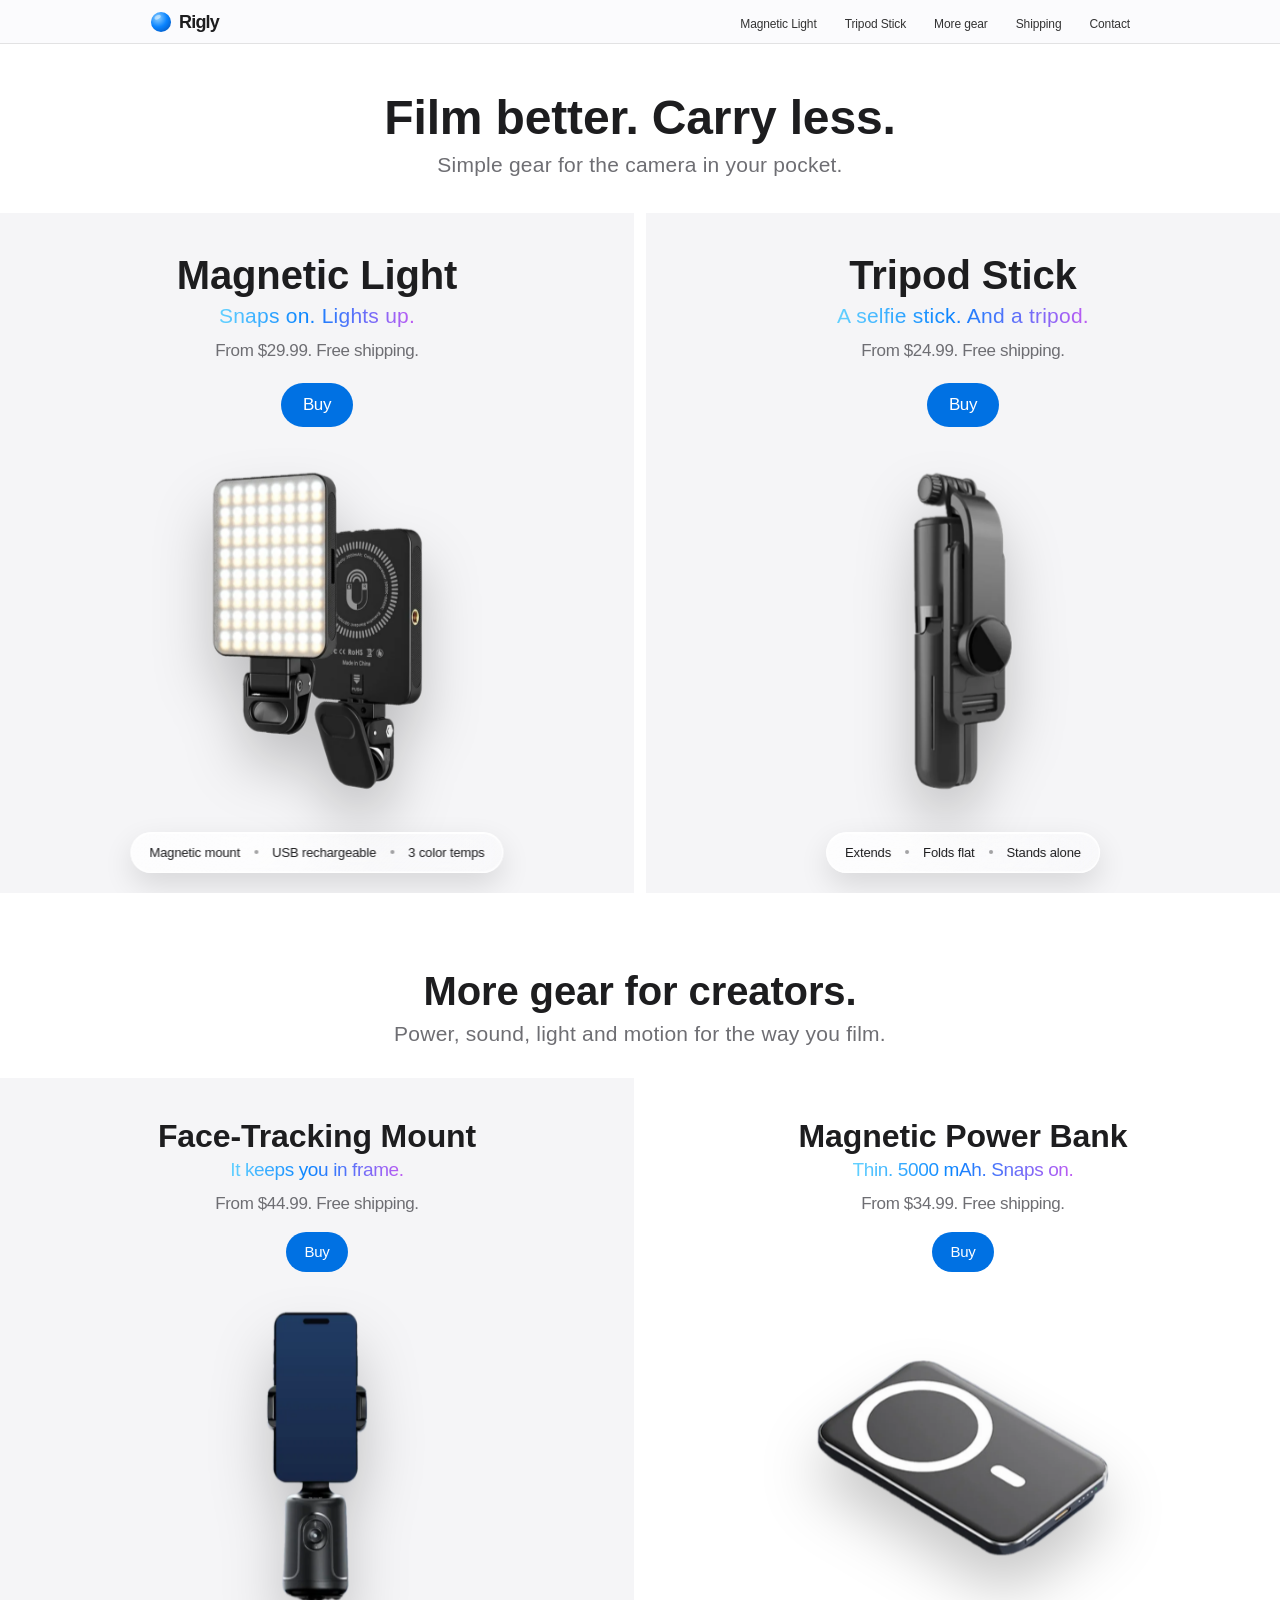
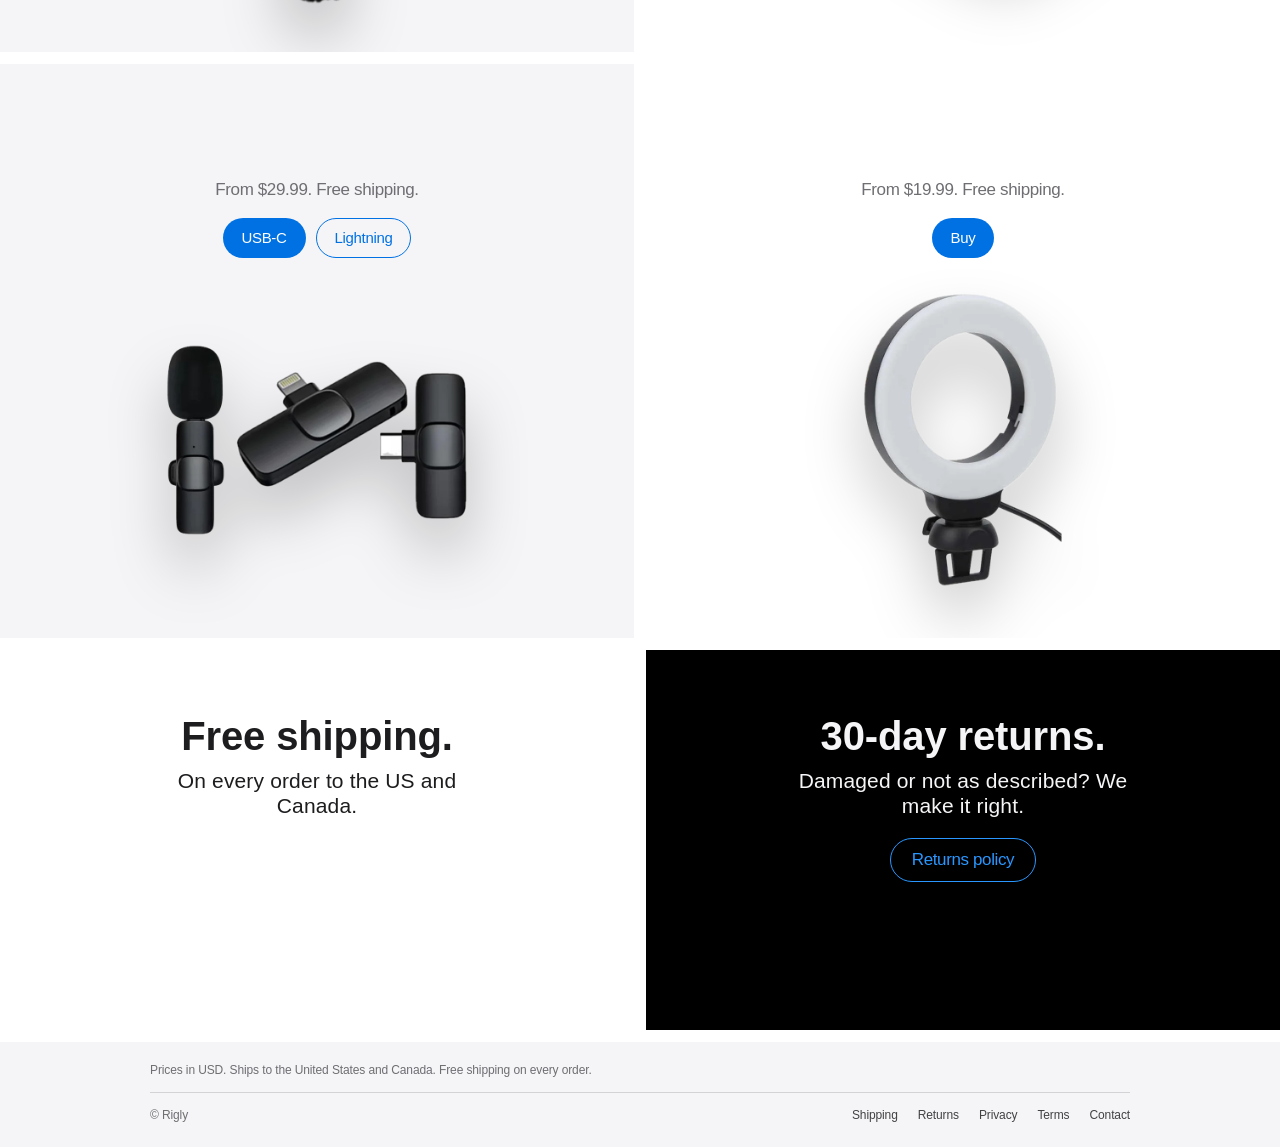
==== commit 106bcf9e: "Add files via upload" ====
--- a/index.html
+++ b/index.html
@@ -103,15 +103,6 @@
       </div>
       <div class="shot-wrap"><img class="shot" src="ringlight.webp" alt="Rigly Clip-On Ring Light, a small USB ring light with a clip" width="900" height="900" loading="lazy"></div>
     </section>
-    <section class="tile light mini">
-      <div class="copy">
-        <h3 class="rv">Folding Gimbal</h3>
-        <p class="tag rv"><span class="grad">Steady shots. Folds small.</span></p>
-        <p class="fine rv">From $<span data-price="gimbal"></span>. Free shipping.</p>
-        <p class="cta rv"><a class="btn primary" data-buy="gimbal" href="#">Buy</a></p>
-      </div>
-      <div class="shot-wrap"><img class="shot" src="gimbal.webp" alt="Rigly Folding Gimbal, a handheld smartphone gimbal" width="900" height="900" loading="lazy"></div>
-    </section>
   </div>
 
   <div class="pair">
--- a/style.css
+++ b/style.css
@@ -132,8 +132,7 @@
 /* ---------- home: more gear grid ---------- */
 .more { display: grid; grid-template-columns: repeat(6, 1fr); gap: 12px; margin-bottom: 12px; }
 .more .tile { margin: 0; }
-.mini { grid-column: span 2; display: flex; flex-direction: column; align-items: center; padding-top: 40px; }
-.mini:nth-child(n+4) { grid-column: span 3; }
+.mini { grid-column: span 3; display: flex; flex-direction: column; align-items: center; padding-top: 40px; }
 .mini h3 { font: 600 32px/36px var(--display); letter-spacing: -.003em; }
 .mini .tag { margin-top: 4px; font: 400 19px/23px var(--display); }
 .mini .cta { gap: 10px; margin-top: 16px; }
@@ -186,8 +185,7 @@
   .intro h1 { font-size: 40px; line-height: 44px; }
   .intro h2 { font-size: 32px; line-height: 36px; }
   .more { grid-template-columns: 1fr 1fr; }
-  .mini, .mini:nth-child(n+4) { grid-column: span 1; }
-  .mini:last-child { grid-column: span 2; }
+  .mini { grid-column: span 1; }
 }
 @media (max-width: 734px) {
   .gnav ul { gap: 16px; }
@@ -198,7 +196,6 @@
   .intro h1 { font-size: 34px; line-height: 38px; }
   .intro h2, .more-intro h2 { font-size: 28px; line-height: 32px; }
   .duo, .pair, .more { grid-template-columns: 1fr; }
-  .mini, .mini:last-child, .mini:nth-child(n+4) { grid-column: span 1; }
   .prod { min-height: 600px; padding-top: 40px; }
   .prod .shot-wrap, .mini .shot-wrap { width: min(340px, 82%); }
   .chip { bottom: 18px; gap: 10px; padding: 10px 16px; font-size: 12px; }
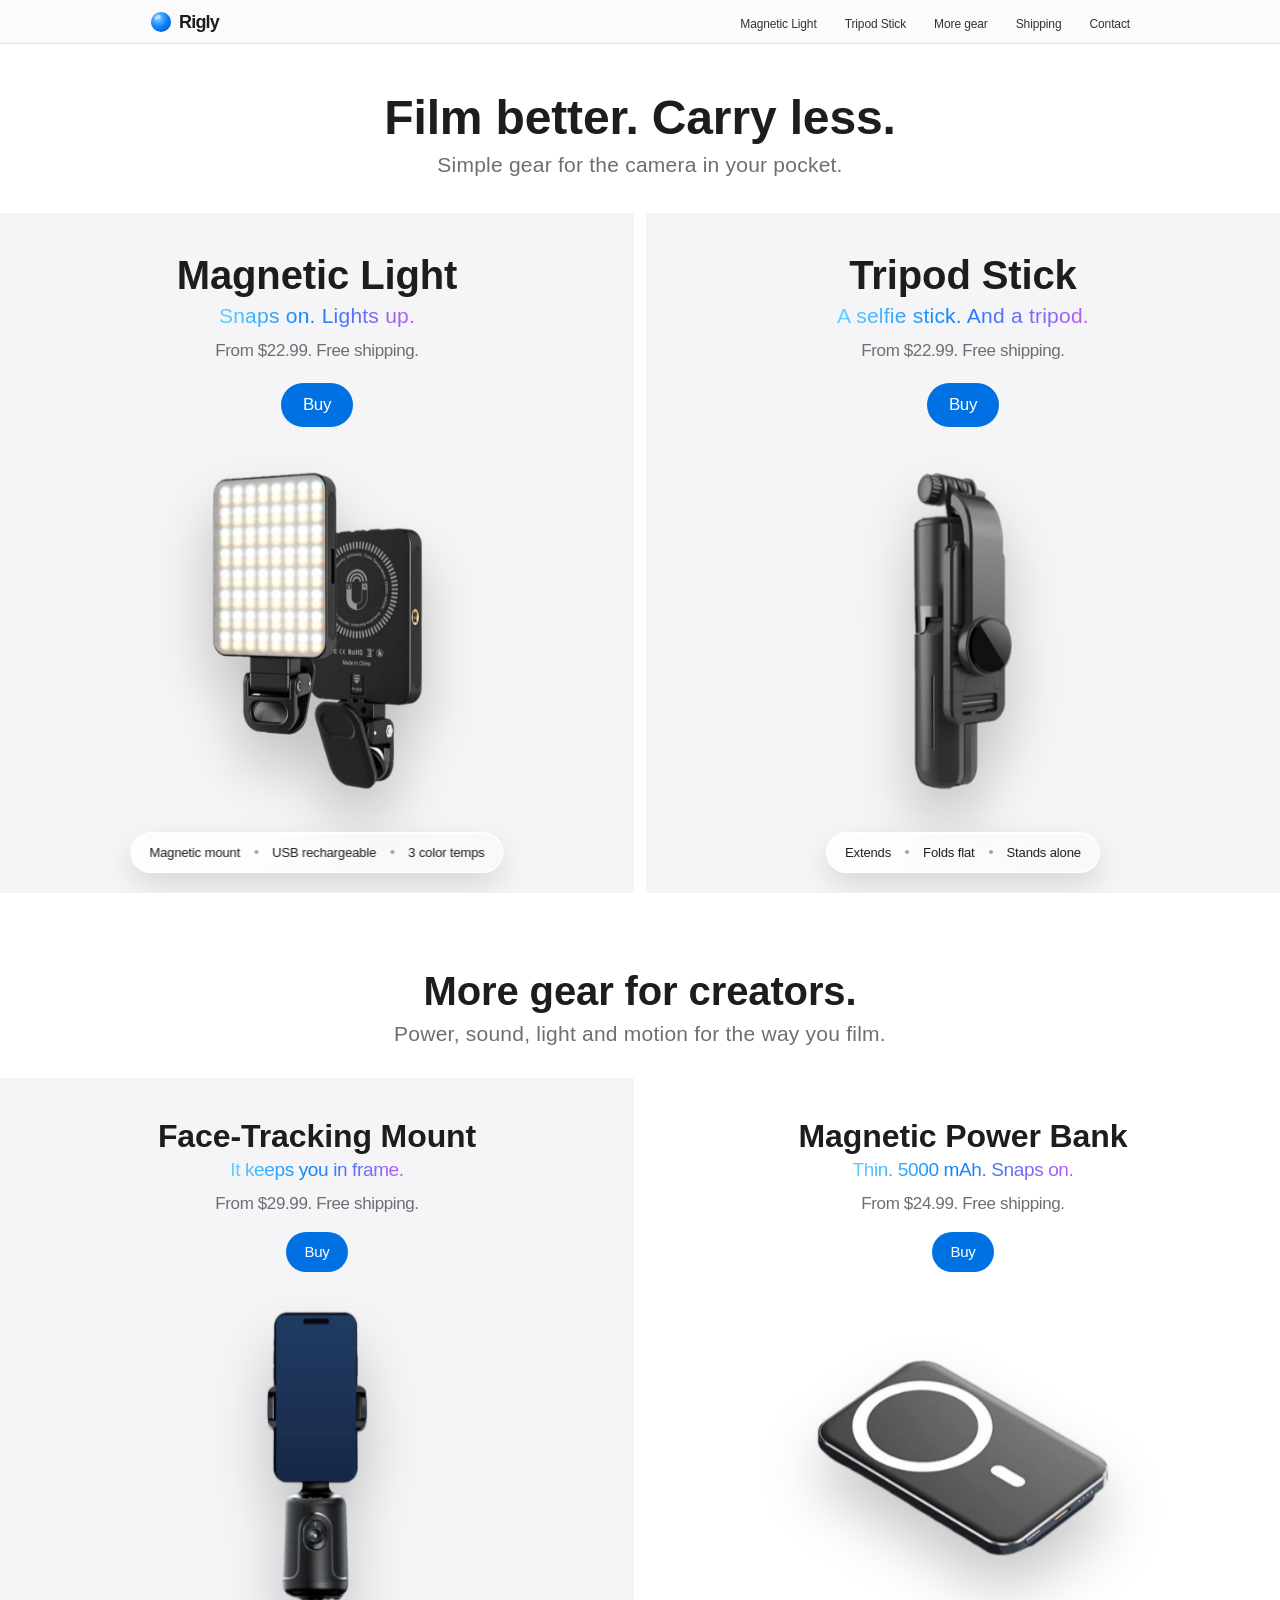
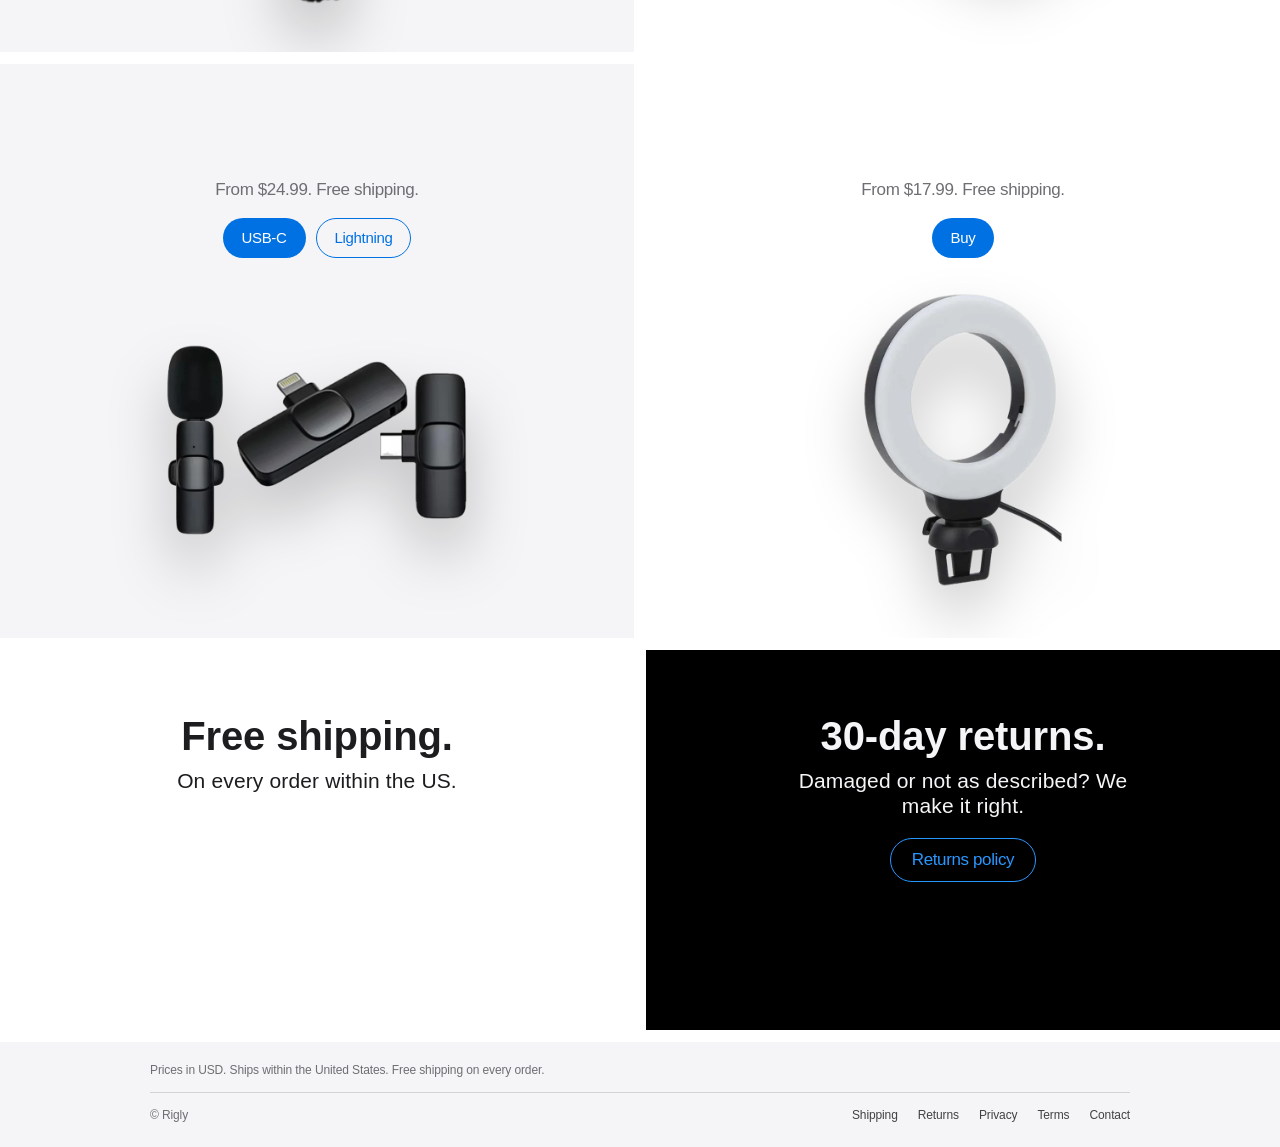
==== commit 23f659e2: "Add files via upload" ====
--- a/index.html
+++ b/index.html
@@ -108,7 +108,7 @@
   <div class="pair">
     <section class="tile plain small">
       <h3 class="rv">Free shipping.</h3>
-      <p class="sub rv" style="--d:.08s">On every order to the US and Canada.</p>
+      <p class="sub rv" style="--d:.08s">On every order within the US.</p>
     </section>
     <section class="tile dark small">
       <h3 class="rv">30-day returns.</h3>
@@ -119,7 +119,7 @@
 </main>
 
 <footer class="foot"><div class="foot-in">
-  <p class="note">Prices in USD. Ships to the United States and Canada. Free shipping on every order.</p>
+  <p class="note">Prices in USD. Ships within the United States. Free shipping on every order.</p>
   <hr>
   <div class="foot-row">
     <p class="copy">&copy; Rigly</p>
